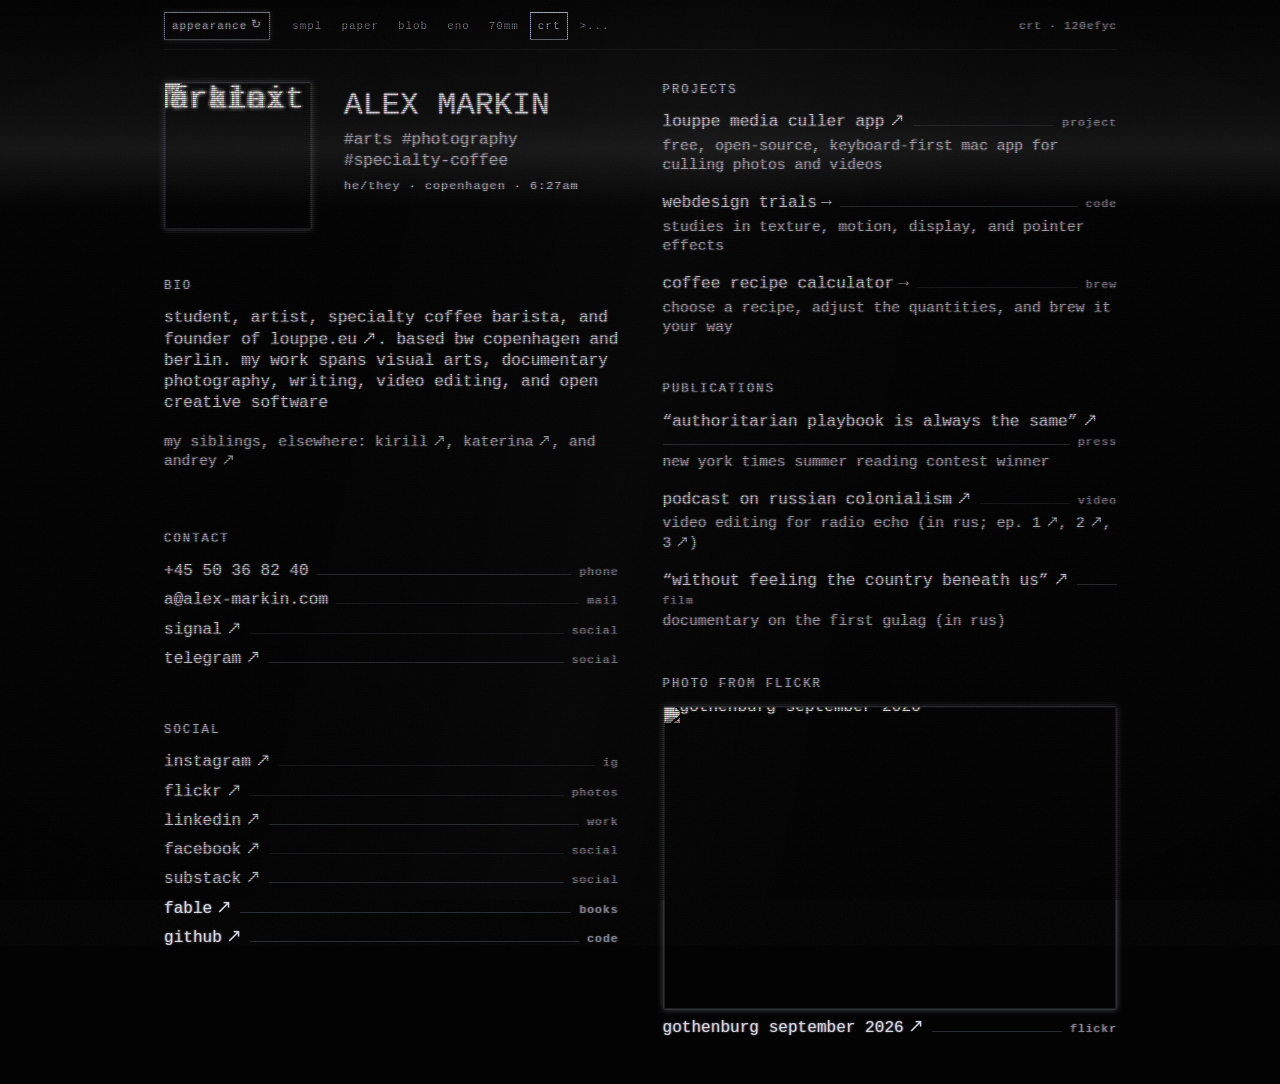
==== index.html @ ca624db0 "Add Telegram beside Signal contact" ====
<!DOCTYPE html>
<html lang="en">
<head>
  <meta charset="UTF-8" />
  <meta name="viewport" content="width=device-width, initial-scale=1.0, viewport-fit=cover" />
  <meta name="theme-color" content="#000000" />
  <title>alex markin — artist and photographer in copenhagen</title>
  <meta name="description" content="alex markin is an artist, documentary photographer, specialty coffee barista, and founder of louppe.eu, an open-source media culling app. based between copenhagen and berlin." />
  <meta name="author" content="alex markin" />
  <meta name="robots" content="index, follow, max-image-preview:large, max-snippet:-1, max-video-preview:-1" />
  <link rel="canonical" href="https://alex-markin.com/" />

  <!-- Favicon -->
  <link rel="icon" href="favicon.svg" type="image/svg+xml" />
  <link rel="apple-touch-icon" href="apple-touch-icon.png" />

  <!-- Open Graph / social preview -->
  <meta property="og:title" content="alex markin — artist and photographer in copenhagen" />
  <meta property="og:description" content="alex markin is an artist, documentary photographer, specialty coffee barista, and founder of louppe.eu, an open-source media culling app. based between copenhagen and berlin." />
  <meta property="og:type" content="profile" />
  <meta property="og:url" content="https://alex-markin.com/" />
  <meta property="og:site_name" content="alex markin" />
  <meta property="og:locale" content="en_US" />
  <meta property="og:image" content="https://alex-markin.com/social-preview.png?v=20260807-1" />
  <meta property="og:image:width" content="1535" />
  <meta property="og:image:height" content="1024" />
  <meta property="og:image:alt" content="Portrait of alex markin with the text #arts #photography #specialty-coffee" />
  <meta property="profile:first_name" content="alex" />
  <meta property="profile:last_name" content="markin" />

  <!-- Twitter / X card -->
  <meta name="twitter:card" content="summary_large_image" />
  <meta name="twitter:title" content="alex markin — artist and photographer in copenhagen" />
  <meta name="twitter:description" content="alex markin is an artist, documentary photographer, specialty coffee barista, and founder of louppe.eu, an open-source media culling app. based between copenhagen and berlin." />
  <meta name="twitter:image" content="https://alex-markin.com/social-preview.png?v=20260807-1" />
  <meta name="twitter:image:alt" content="Portrait of alex markin with the text #arts #photography #specialty-coffee" />

  <!-- Search engines and answer engines: identify this alex markin across profiles. -->
  <script type="application/ld+json">
    {
      "@context": "https://schema.org",
      "@type": "ProfilePage",
      "@id": "https://alex-markin.com/#profile",
      "url": "https://alex-markin.com/",
      "name": "alex markin — artist and photographer in copenhagen",
      "description": "alex markin is an artist, documentary photographer, specialty coffee barista, and founder of louppe.eu, an open-source media culling app. based between copenhagen and berlin.",
      "hasPart": [
        {
          "@type": "CollectionPage",
          "@id": "https://alex-markin.com/trials/#collection",
          "name": "webdesign trials",
          "url": "https://alex-markin.com/trials/"
        },
        {
          "@type": "WebPage",
          "@id": "https://alex-markin.com/coffee#collection",
          "name": "coffee recipe calculator",
          "url": "https://alex-markin.com/coffee"
        }
      ],
      "dateModified": "2026-10-28",
      "mainEntity": {
        "@type": "Person",
        "@id": "https://alex-markin.com/#alex-markin",
        "name": "alex markin",
        "alternateName": "alexander markin",
        "url": "https://alex-markin.com/",
        "image": {
          "@type": "ImageObject",
          "url": "https://alex-markin.com/photo.jpg?v=20260807-2",
          "width": 1400,
          "height": 2100
        },
        "description": "student, artist, specialty coffee barista, and founder of louppe.eu. based bw copenhagen and berlin. my work spans visual arts, documentary photography, writing, video editing, and open creative software",
        "jobTitle": [
          "student",
          "artist",
          "photographer",
          "founder of louppe.eu",
          "specialty coffee barista"
        ],
        "homeLocation": [
          {
            "@type": "Place",
            "name": "copenhagen, denmark"
          },
          {
            "@type": "Place",
            "name": "berlin, germany"
          }
        ],
        "knowsAbout": [
          "art projects",
          "documentary photography",
          "video editing",
          "writing",
          "creative software",
          "specialty coffee"
        ],
        "sameAs": [
          "https://www.instagram.com/murlexander/",
          "https://www.flickr.com/photos/194911743@N06/",
          "https://www.linkedin.com/in/alex-markin-1b1b1b234/",
          "https://www.facebook.com/alex.markin.munin/",
          "https://substack.com/@alexmarkin",
          "https://fable.co/fabler/alex-markin-115873104400",
          "https://github.com/murlexander"
        ],
        "sibling": [
          {
            "@type": "Person",
            "name": "kirill markin",
            "url": "https://kirill-markin.com/"
          },
          {
            "@type": "Person",
            "name": "katerina markina",
            "url": "https://www.markinakv.com/"
          },
          {
            "@type": "Person",
            "name": "andrey markin",
            "url": "https://andrey-markin.com/"
          }
        ]
      },
      "isPartOf": {
        "@type": "WebSite",
        "@id": "https://alex-markin.com/#website",
        "url": "https://alex-markin.com/",
        "name": "alex markin",
        "publisher": {
          "@id": "https://alex-markin.com/#alex-markin"
        }
      }
    }
  </script>

  <link rel="stylesheet" href="fonts.css?v=20261012-2" />
  <!-- Compose the homepage edition before CSS paints, preventing a theme flash. -->
  <script src="appearance.js?v=20261022-1"></script>
  <!-- bump ?v= whenever styles.css changes so caches fetch it fresh -->
  <link rel="stylesheet" href="styles.css?v=20261012-2" />
  <link rel="stylesheet" href="appearances.css?v=20261022-1" />
  <link rel="stylesheet" href="privacy.css?v=20260923-3" />
  <script src="/prefetch.js?v=20261008-1" defer></script>
</head>
<body>
  <div class="appearance-base-layer" aria-hidden="true"></div>
  <div class="paper-texture-layer" aria-hidden="true"></div>
  <div class="eno-lightbox" aria-hidden="true">
    <span class="eno-lightbox-state"></span>
    <span class="eno-lightbox-state"></span>
    <span class="eno-lightbox-state"></span>
  </div>
  <div class="appearance-backdrop" aria-hidden="true">
    <span class="appearance-blob-track" data-parallax-blob><span class="appearance-blob"></span></span>
    <span class="appearance-blob-track" data-parallax-blob><span class="appearance-blob"></span></span>
    <span class="appearance-blob-track" data-parallax-blob><span class="appearance-blob"></span></span>
    <span class="appearance-blob-track" data-parallax-blob><span class="appearance-blob"></span></span>
    <span class="appearance-blob-track" data-parallax-blob><span class="appearance-blob"></span></span>
    <span class="appearance-blob-track" data-parallax-blob><span class="appearance-blob"></span></span>
    <span class="appearance-blob-track" data-parallax-blob><span class="appearance-blob"></span></span>
  </div>

  <div class="crt-mask-layer crt-mask-lines" aria-hidden="true"></div>
  <div class="crt-mask-layer crt-mask-grille" aria-hidden="true"></div>
  <div class="crt-mask-layer crt-mask-roll" aria-hidden="true"></div>
  <div class="crt-mask-layer crt-mask-tube" aria-hidden="true"></div>

  <main class="page page--home">
    <div class="film-header">
      <div class="film-header-inner">
        <span class="film-edge-print film-edge-print--header" aria-hidden="true"></span>
        <div class="appearance-control" data-appearance-control>
          <button class="appearance-option appearance-toggle" type="button" data-appearance-toggle aria-expanded="false" aria-controls="appearance-options">
            <span class="appearance-toggle-label">appearance: <span data-appearance-label>simple</span></span><span class="appearance-toggle-chevron" aria-hidden="true"></span>
          </button>
          <button class="appearance-option appearance-reload" type="button" data-choose-look="random" aria-label="randomize appearance" title="randomize appearance">
            <span class="appearance-reload-label">appearance</span><span class="appearance-shuffle-label">shuffle</span><span class="appearance-reload-icon" aria-hidden="true">↻</span>
          </button>
          <div class="appearance-options" id="appearance-options" role="group" aria-label="choose site appearance">
            <button class="appearance-option" type="button" data-choose-look="simple" aria-pressed="false" aria-label="simple"><span class="appearance-label-short" aria-hidden="true">smpl</span><span class="appearance-label-full" aria-hidden="true">simple</span></button>
            <button class="appearance-option" type="button" data-choose-look="paper" aria-pressed="false">paper</button>
            <button class="appearance-option" type="button" data-choose-look="blobs" aria-pressed="false">blob</button>
            <button class="appearance-option" type="button" data-choose-look="eno" aria-pressed="false">eno</button>
            <button class="appearance-option" type="button" data-choose-look="70mm" aria-pressed="false">70mm</button>
            <button class="appearance-option" type="button" data-choose-look="crt" aria-pressed="false">crt</button>
            <button class="appearance-option" type="button" data-choose-look="terminal" aria-pressed="false" aria-label="terminal"><span class="appearance-label-short" aria-hidden="true">&gt;...</span><span class="appearance-label-full" aria-hidden="true">terminal</span></button>
          </div>
          <span class="appearance-status" data-appearance-status aria-live="polite"></span>
        </div>
      </div>
    </div>

    <div class="film-perforation film-perforation--top" aria-hidden="true"></div>

    <div class="film-exposure">
      <div class="film-backdrop" aria-hidden="true">
        <span class="film-perf-bleed"></span>
        <div class="film-stains">
          <span class="film-stain"></span>
          <span class="film-stain"></span>
        </div>
        <div class="film-lights">
          <span class="film-light"></span>
          <span class="film-light"></span>
          <span class="film-light"></span>
        </div>
        <div class="film-streaks">
          <span class="film-streak"></span>
          <span class="film-streak"></span>
        </div>
      </div>
      <div class="film-gate" aria-hidden="true"></div>
      <div class="film-exposure-inner">
        <div class="columns">
      <div class="stack">
        <header class="intro">
          <span class="appearance-image appearance-image--portrait">
            <img class="photo" src="photo-720.webp?v=20260909-2" alt="Portrait of alex markin" />
          </span>
          <div class="intro-text">
            <h1 class="name">alex markin</h1>
            <p class="tagline">#arts #photography #specialty-coffee</p>
            <p class="meta">he/they · copenhagen<span class="clock"></span></p>
          </div>
        </header>

        <section>
          <h2 class="heading">bio</h2>
          <p class="desc bio-copy">student, artist, specialty coffee barista, and founder of <a href="https://louppe.eu/" target="_blank" rel="noopener">louppe.eu</a>. based bw copenhagen and berlin. my work spans visual arts, documentary photography, writing, video editing, and open creative software</p>
          <p class="desc bio-postscript">my siblings, elsewhere: <a href="https://kirill-markin.com/" target="_blank" rel="noopener" aria-label="kirill markin">kirill</a>, <a href="https://www.markinakv.com/" target="_blank" rel="noopener" aria-label="katerina markina">katerina</a>, and <a href="https://andrey-markin.com/" target="_blank" rel="noopener" aria-label="andrey markin">andrey</a></p>
        </section>

        <section>
          <h2 class="heading">contact</h2>
          <ul class="links">
            <li class="row"><a href="tel:+4550368240">+45 50 36 82 40</a><span class="leader"></span><span class="tag">phone</span></li>
            <li class="row"><a href="mailto:a@alex-markin.com">a@alex-markin.com</a><span class="leader"></span><span class="tag">mail</span></li>
            <li class="row"><a href="https://signal.me/#eu/DVlqhpWBaI-GnhOZdNwLX0-BeUC5VTkQz3nzV1wWOwnv-Bp9WedGD48eAi34P6XJ" target="_blank" rel="noopener">signal</a><span class="leader"></span><span class="tag">social</span></li>
            <li class="row"><a href="https://t.me/Murlexander" target="_blank" rel="noopener">telegram</a><span class="leader"></span><span class="tag">social</span></li>
          </ul>
        </section>

        <section>
          <h2 class="heading">social</h2>
          <ul class="links">
            <li class="row"><a href="https://www.instagram.com/murlexander/" target="_blank" rel="me noopener">instagram</a><span class="leader"></span><span class="tag">ig</span></li>
            <li class="row"><a href="https://www.flickr.com/photos/194911743@N06/" target="_blank" rel="me noopener">flickr</a><span class="leader"></span><span class="tag">photos</span></li>
            <li class="row"><a href="https://www.linkedin.com/in/alex-markin-1b1b1b234/" target="_blank" rel="me noopener">linkedin</a><span class="leader"></span><span class="tag">work</span></li>
            <li class="row"><a href="https://www.facebook.com/alex.markin.munin/" target="_blank" rel="me noopener">facebook</a><span class="leader"></span><span class="tag">social</span></li>
            <li class="row"><a href="https://substack.com/@alexmarkin" target="_blank" rel="me noopener">substack</a><span class="leader"></span><span class="tag">social</span></li>
            <li class="row"><a href="https://fable.co/fabler/alex-markin-115873104400" target="_blank" rel="me noopener">fable</a><span class="leader"></span><span class="tag">books</span></li>
            <li class="row"><a href="https://github.com/murlexander" target="_blank" rel="me noopener">github</a><span class="ago" data-user="murlexander"></span><span class="leader"></span><span class="tag">code</span></li>
          </ul>
        </section>
      </div>

      <div class="stack">
        <section>
          <h2 class="heading">projects</h2>
          <ul class="pubs">
            <li>
              <div class="row"><a href="https://louppe.eu/" target="_blank" rel="noopener">louppe media culler app</a><span class="ago" data-repo="murlexander/louppe-media-culler"></span><span class="leader"></span><span class="tag">project</span></div>
              <div class="desc">free, open-source, keyboard-first mac app for culling photos and videos</div>
            </li>
            <li>
              <div class="row"><a class="internal-link" href="/trials/">webdesign trials</a><span class="leader"></span><span class="tag">code</span></div>
              <div class="desc">studies in texture, motion, display, and pointer effects</div>
            </li>
            <li>
              <div class="row"><a class="internal-link" href="/coffee">coffee recipe calculator</a><span class="leader"></span><span class="tag">brew</span></div>
              <div class="desc">choose a recipe, adjust the quantities, and brew it your way</div>
            </li>
          </ul>
        </section>

        <section>
          <h2 class="heading">publications</h2>
          <ul class="pubs">
            <li>
              <div class="row"><a href="https://www.nytimes.com/2025/06/24/learning/the-authoritarian-playbook-is-always-the-same-the-week-1-winner-of-our-summer-reading-contest.html" target="_blank" rel="noopener">“authoritarian playbook is always the same”</a><span class="leader"></span><span class="tag">press</span></div>
              <div class="desc">new york times summer reading contest winner</div>
            </li>
            <li>
              <div class="row"><a href="https://www.youtube.com/watch?v=SKE0fzSEpo8" target="_blank" rel="noopener">podcast on russian colonialism</a><span class="leader"></span><span class="tag">video</span></div>
              <div class="desc">video editing for radio echo (in rus; ep. <a href="https://www.youtube.com/watch?v=SKE0fzSEpo8" target="_blank" rel="noopener">1</a>, <a href="https://www.youtube.com/watch?v=cd32eTE6BUg" target="_blank" rel="noopener">2</a>, <a href="https://www.youtube.com/watch?v=w-EogQhvdCQ" target="_blank" rel="noopener">3</a>)</div>
            </li>
            <li>
              <div class="row"><a href="https://www.youtube.com/watch?v=pyVTY9q6JZA" target="_blank" rel="noopener">“without feeling the country beneath us”</a><span class="leader"></span><span class="tag">film</span></div>
              <div class="desc">documentary on the first gulag (in rus)</div>
            </li>
          </ul>
        </section>

        <section class="flickr-latest">
          <h2 class="heading">photo from flickr</h2>
          <figure class="flickr-photo">
            <a class="flickr-photo-link appearance-image" data-flickr-photo-link href="https://www.flickr.com/photos/194911743@N06/55542634167/in/set-72177720334709474/" target="_blank" rel="noopener">
              <img class="flickr-photo-image" data-flickr-photo src="flickr-photo.jpg" alt="gothenburg september 2026" width="640" height="427" loading="lazy" decoding="async" />
            </a>
            <figcaption class="row">
              <a data-flickr-photo-title href="https://www.flickr.com/photos/194911743@N06/55542634167/in/set-72177720334709474/" target="_blank" rel="noopener">gothenburg september 2026</a>
              <span class="leader"></span>
              <span class="tag">flickr</span>
            </figcaption>
          </figure>
        </section>
      </div>
        </div>
      </div>
      <div class="film-emulsion" aria-hidden="true">
        <span class="film-scratch"></span>
        <span class="film-scratch"></span>
        <span class="film-scratch"></span>
      </div>
    </div>

    <div class="film-perforation film-perforation--bottom" aria-hidden="true"></div>

    <div class="film-footer">
      <div class="film-footer-inner">
        <span class="film-edge-print film-edge-print--footer" aria-hidden="true"></span>
        <footer class="footer">
          <a class="footer-date" href="https://github.com/murlexander/alex-markin-website" target="_blank" rel="noopener">upd 2026-10-28</a>
          <button class="copy-markdown" type="button" data-copy-markdown aria-label="copy page as markdown" aria-live="polite"><span class="copy-markdown-label copy-markdown-label--full" aria-hidden="true">copy as markdown</span><span class="copy-markdown-label copy-markdown-label--compact" aria-hidden="true">copy</span><span class="copy-markdown-label copy-markdown-label--icon" aria-hidden="true">⧉</span><span class="copy-markdown-feedback" aria-hidden="true"></span></button>
          <a class="footer-domain" href="https://syndicate-m.com/" target="_blank" rel="noopener">part of syndicate m</a>
        </footer>
      </div>
    </div>

  </main>

  <!-- shared behaviour: public github activity, clock, copy-as-markdown.
       bump ?v= whenever site.js changes so caches fetch it fresh -->
  <script src="site.js?v=20261022-1"></script>
  <script src="privacy.js?v=20260926-1"></script>
</body>
</html>
---- fonts.css ----
/* Local font faces: only families and Unicode ranges used by the active appearance are downloaded. See fonts/README.md for sources and licenses. */

/* departure mono — complete regular face, including Latin Extended and Cyrillic */
@font-face {
  font-family: 'Departure Mono';
  font-style: normal;
  font-weight: 400;
  font-display: swap;
  src: url(fonts/departuremono-regular-v1.500.woff2) format('woff2');
}

/* sourceserif4 — latin-ext */
@font-face {
  font-family: 'Source Serif 4';
  font-style: normal;
  font-weight: 400;
  font-display: swap;
  src: url(fonts/sourceserif4-latin-ext-9832f6d5.woff2) format('woff2');
  unicode-range: U+0100-02BA, U+02BD-02C5, U+02C7-02CC, U+02CE-02D7, U+02DD-02FF, U+0304, U+0308, U+0329, U+1D00-1DBF, U+1E00-1E9F, U+1EF2-1EFF, U+2020, U+20A0-20AB, U+20AD-20C0, U+2113, U+2C60-2C7F, U+A720-A7FF;
}

/* sourceserif4 — latin */
@font-face {
  font-family: 'Source Serif 4';
  font-style: normal;
  font-weight: 400;
  font-display: swap;
  src: url(fonts/sourceserif4-latin-502ee04b.woff2) format('woff2');
  unicode-range: U+0000-00FF, U+0131, U+0152-0153, U+02BB-02BC, U+02C6, U+02DA, U+02DC, U+0304, U+0308, U+0329, U+2000-206F, U+20AC, U+2122, U+2191, U+2193, U+2212, U+2215, U+FEFF, U+FFFD;
}

/* ibmplexmono — latin-ext */
@font-face {
  font-family: 'IBM Plex Mono';
  font-style: normal;
  font-weight: 400;
  font-display: swap;
  src: url(fonts/ibmplexmono-latin-ext-ae5fc1ea.woff2) format('woff2');
  unicode-range: U+0100-02BA, U+02BD-02C5, U+02C7-02CC, U+02CE-02D7, U+02DD-02FF, U+0304, U+0308, U+0329, U+1D00-1DBF, U+1E00-1E9F, U+1EF2-1EFF, U+2020, U+20A0-20AB, U+20AD-20C0, U+2113, U+2C60-2C7F, U+A720-A7FF;
}

/* ibmplexmono — latin */
@font-face {
  font-family: 'IBM Plex Mono';
  font-style: normal;
  font-weight: 400;
  font-display: swap;
  src: url(fonts/ibmplexmono-latin-7e3d7e3c.woff2) format('woff2');
  unicode-range: U+0000-00FF, U+0131, U+0152-0153, U+02BB-02BC, U+02C6, U+02DA, U+02DC, U+0304, U+0308, U+0329, U+2000-206F, U+20AC, U+2122, U+2191, U+2193, U+2212, U+2215, U+FEFF, U+FFFD;
}

/* ibmplexmono — latin-ext */
@font-face {
  font-family: 'IBM Plex Mono';
  font-style: normal;
  font-weight: 500;
  font-display: swap;
  src: url(fonts/ibmplexmono-latin-ext-203ce928.woff2) format('woff2');
  unicode-range: U+0100-02BA, U+02BD-02C5, U+02C7-02CC, U+02CE-02D7, U+02DD-02FF, U+0304, U+0308, U+0329, U+1D00-1DBF, U+1E00-1E9F, U+1EF2-1EFF, U+2020, U+20A0-20AB, U+20AD-20C0, U+2113, U+2C60-2C7F, U+A720-A7FF;
}

/* ibmplexmono — latin */
@font-face {
  font-family: 'IBM Plex Mono';
  font-style: normal;
  font-weight: 500;
  font-display: swap;
  src: url(fonts/ibmplexmono-latin-eb889034.woff2) format('woff2');
  unicode-range: U+0000-00FF, U+0131, U+0152-0153, U+02BB-02BC, U+02C6, U+02DA, U+02DC, U+0304, U+0308, U+0329, U+2000-206F, U+20AC, U+2122, U+2191, U+2193, U+2212, U+2215, U+FEFF, U+FFFD;
}

/* ibmplexmono — latin-ext */
@font-face {
  font-family: 'IBM Plex Mono';
  font-style: normal;
  font-weight: 600;
  font-display: swap;
  src: url(fonts/ibmplexmono-latin-ext-796754f6.woff2) format('woff2');
  unicode-range: U+0100-02BA, U+02BD-02C5, U+02C7-02CC, U+02CE-02D7, U+02DD-02FF, U+0304, U+0308, U+0329, U+1D00-1DBF, U+1E00-1E9F, U+1EF2-1EFF, U+2020, U+20A0-20AB, U+20AD-20C0, U+2113, U+2C60-2C7F, U+A720-A7FF;
}

/* ibmplexmono — latin */
@font-face {
  font-family: 'IBM Plex Mono';
  font-style: normal;
  font-weight: 600;
  font-display: swap;
  src: url(fonts/ibmplexmono-latin-86628368.woff2) format('woff2');
  unicode-range: U+0000-00FF, U+0131, U+0152-0153, U+02BB-02BC, U+02C6, U+02DA, U+02DC, U+0304, U+0308, U+0329, U+2000-206F, U+20AC, U+2122, U+2191, U+2193, U+2212, U+2215, U+FEFF, U+FFFD;
}

/* newsreader — latin-ext */
@font-face {
  font-family: 'Newsreader';
  font-style: normal;
  font-weight: 400 600;
  font-display: swap;
  src: url(fonts/newsreader-latin-ext-2ea959f8.woff2) format('woff2');
  unicode-range: U+0100-02BA, U+02BD-02C5, U+02C7-02CC, U+02CE-02D7, U+02DD-02FF, U+0304, U+0308, U+0329, U+1D00-1DBF, U+1E00-1E9F, U+1EF2-1EFF, U+2020, U+20A0-20AB, U+20AD-20C0, U+2113, U+2C60-2C7F, U+A720-A7FF;
}

/* newsreader — latin */
@font-face {
  font-family: 'Newsreader';
  font-style: normal;
  font-weight: 400 600;
  font-display: swap;
  src: url(fonts/newsreader-latin-0aa0ffe3.woff2) format('woff2');
  unicode-range: U+0000-00FF, U+0131, U+0152-0153, U+02BB-02BC, U+02C6, U+02DA, U+02DC, U+0304, U+0308, U+0329, U+2000-206F, U+20AC, U+2122, U+2191, U+2193, U+2212, U+2215, U+FEFF, U+FFFD;
}

/* dmsans — latin-ext */
@font-face {
  font-family: 'DM Sans';
  font-style: normal;
  font-weight: 400 700;
  font-display: swap;
  src: url(fonts/dmsans-latin-ext-f72650ac.woff2) format('woff2');
  unicode-range: U+0100-02BA, U+02BD-02C5, U+02C7-02CC, U+02CE-02D7, U+02DD-02FF, U+0304, U+0308, U+0329, U+1D00-1DBF, U+1E00-1E9F, U+1EF2-1EFF, U+2020, U+20A0-20AB, U+20AD-20C0, U+2113, U+2C60-2C7F, U+A720-A7FF;
}

/* dmsans — latin */
@font-face {
  font-family: 'DM Sans';
  font-style: normal;
  font-weight: 400 700;
  font-display: swap;
  src: url(fonts/dmsans-latin-d4ee5360.woff2) format('woff2');
  unicode-range: U+0000-00FF, U+0131, U+0152-0153, U+02BB-02BC, U+02C6, U+02DA, U+02DC, U+0304, U+0308, U+0329, U+2000-206F, U+20AC, U+2122, U+2191, U+2193, U+2212, U+2215, U+FEFF, U+FFFD;
}

/* jost — latin-ext */
@font-face {
  font-family: 'Jost';
  font-style: normal;
  font-weight: 400 500;
  font-display: swap;
  src: url(fonts/jost-latin-ext-567eb1cc.woff2) format('woff2');
  unicode-range: U+0100-02BA, U+02BD-02C5, U+02C7-02CC, U+02CE-02D7, U+02DD-02FF, U+0304, U+0308, U+0329, U+1D00-1DBF, U+1E00-1E9F, U+1EF2-1EFF, U+2020, U+20A0-20AB, U+20AD-20C0, U+2113, U+2C60-2C7F, U+A720-A7FF;
}

/* jost — latin */
@font-face {
  font-family: 'Jost';
  font-style: normal;
  font-weight: 400 500;
  font-display: swap;
  src: url(fonts/jost-latin-dd7c9ad7.woff2) format('woff2');
  unicode-range: U+0000-00FF, U+0131, U+0152-0153, U+02BB-02BC, U+02C6, U+02DA, U+02DC, U+0304, U+0308, U+0329, U+2000-206F, U+20AC, U+2122, U+2191, U+2193, U+2212, U+2215, U+FEFF, U+FFFD;
}

/* montserrat — latin-ext */
@font-face {
  font-family: 'Montserrat';
  font-style: normal;
  font-weight: 400 600;
  font-display: swap;
  src: url(fonts/montserrat-latin-ext-e4fe21c0.woff2) format('woff2');
  unicode-range: U+0100-02BA, U+02BD-02C5, U+02C7-02CC, U+02CE-02D7, U+02DD-02FF, U+0304, U+0308, U+0329, U+1D00-1DBF, U+1E00-1E9F, U+1EF2-1EFF, U+2020, U+20A0-20AB, U+20AD-20C0, U+2113, U+2C60-2C7F, U+A720-A7FF;
}

/* montserrat — latin */
@font-face {
  font-family: 'Montserrat';
  font-style: normal;
  font-weight: 400 600;
  font-display: swap;
  src: url(fonts/montserrat-latin-3dac51d0.woff2) format('woff2');
  unicode-range: U+0000-00FF, U+0131, U+0152-0153, U+02BB-02BC, U+02C6, U+02DA, U+02DC, U+0304, U+0308, U+0329, U+2000-206F, U+20AC, U+2122, U+2191, U+2193, U+2212, U+2215, U+FEFF, U+FFFD;
}

/* courierprime — latin-ext */
@font-face {
  font-family: 'Courier Prime';
  font-style: normal;
  font-weight: 400;
  font-display: swap;
  src: url(fonts/courierprime-latin-ext-394d3a66.woff2) format('woff2');
  unicode-range: U+0100-02BA, U+02BD-02C5, U+02C7-02CC, U+02CE-02D7, U+02DD-02FF, U+0304, U+0308, U+0329, U+1D00-1DBF, U+1E00-1E9F, U+1EF2-1EFF, U+2020, U+20A0-20AB, U+20AD-20C0, U+2113, U+2C60-2C7F, U+A720-A7FF;
}

/* courierprime — latin */
@font-face {
  font-family: 'Courier Prime';
  font-style: normal;
  font-weight: 400;
  font-display: swap;
  src: url(fonts/courierprime-latin-ef21d8eb.woff2) format('woff2');
  unicode-range: U+0000-00FF, U+0131, U+0152-0153, U+02BB-02BC, U+02C6, U+02DA, U+02DC, U+0304, U+0308, U+0329, U+2000-206F, U+20AC, U+2122, U+2191, U+2193, U+2212, U+2215, U+FEFF, U+FFFD;
}

/* courierprime — latin-ext */
@font-face {
  font-family: 'Courier Prime';
  font-style: normal;
  font-weight: 700;
  font-display: swap;
  src: url(fonts/courierprime-latin-ext-b181e495.woff2) format('woff2');
  unicode-range: U+0100-02BA, U+02BD-02C5, U+02C7-02CC, U+02CE-02D7, U+02DD-02FF, U+0304, U+0308, U+0329, U+1D00-1DBF, U+1E00-1E9F, U+1EF2-1EFF, U+2020, U+20A0-20AB, U+20AD-20C0, U+2113, U+2C60-2C7F, U+A720-A7FF;
}

/* courierprime — latin */
@font-face {
  font-family: 'Courier Prime';
  font-style: normal;
  font-weight: 700;
  font-display: swap;
  src: url(fonts/courierprime-latin-e283f1ef.woff2) format('woff2');
  unicode-range: U+0000-00FF, U+0131, U+0152-0153, U+02BB-02BC, U+02C6, U+02DA, U+02DC, U+0304, U+0308, U+0329, U+2000-206F, U+20AC, U+2122, U+2191, U+2193, U+2212, U+2215, U+FEFF, U+FFFD;
}

/* vt323 — latin-ext */
@font-face {
  font-family: 'VT323';
  font-style: normal;
  font-weight: 400;
  font-display: swap;
  src: url(fonts/vt323-latin-ext-5b6cba46.woff2) format('woff2');
  unicode-range: U+0100-02BA, U+02BD-02C5, U+02C7-02CC, U+02CE-02D7, U+02DD-02FF, U+0304, U+0308, U+0329, U+1D00-1DBF, U+1E00-1E9F, U+1EF2-1EFF, U+2020, U+20A0-20AB, U+20AD-20C0, U+2113, U+2C60-2C7F, U+A720-A7FF;
}

/* vt323 — latin */
@font-face {
  font-family: 'VT323';
  font-style: normal;
  font-weight: 400;
  font-display: swap;
  src: url(fonts/vt323-latin-4c702fff.woff2) format('woff2');
  unicode-range: U+0000-00FF, U+0131, U+0152-0153, U+02BB-02BC, U+02C6, U+02DA, U+02DC, U+0304, U+0308, U+0329, U+2000-206F, U+20AC, U+2122, U+2191, U+2193, U+2212, U+2215, U+FEFF, U+FFFD;
}

/* firamono — latin-ext */
@font-face {
  font-family: 'Fira Mono';
  font-style: normal;
  font-weight: 400;
  font-display: swap;
  src: url(fonts/firamono-latin-ext-145da6a7.woff2) format('woff2');
  unicode-range: U+0100-02BA, U+02BD-02C5, U+02C7-02CC, U+02CE-02D7, U+02DD-02FF, U+0304, U+0308, U+0329, U+1D00-1DBF, U+1E00-1E9F, U+1EF2-1EFF, U+2020, U+20A0-20AB, U+20AD-20C0, U+2113, U+2C60-2C7F, U+A720-A7FF;
}

/* firamono — latin */
@font-face {
  font-family: 'Fira Mono';
  font-style: normal;
  font-weight: 400;
  font-display: swap;
  src: url(fonts/firamono-latin-0e69ca76.woff2) format('woff2');
  unicode-range: U+0000-00FF, U+0131, U+0152-0153, U+02BB-02BC, U+02C6, U+02DA, U+02DC, U+0304, U+0308, U+0329, U+2000-206F, U+20AC, U+2122, U+2191, U+2193, U+2212, U+2215, U+FEFF, U+FFFD;
}

/* firamono — latin-ext */
@font-face {
  font-family: 'Fira Mono';
  font-style: normal;
  font-weight: 500;
  font-display: swap;
  src: url(fonts/firamono-latin-ext-75903442.woff2) format('woff2');
  unicode-range: U+0100-02BA, U+02BD-02C5, U+02C7-02CC, U+02CE-02D7, U+02DD-02FF, U+0304, U+0308, U+0329, U+1D00-1DBF, U+1E00-1E9F, U+1EF2-1EFF, U+2020, U+20A0-20AB, U+20AD-20C0, U+2113, U+2C60-2C7F, U+A720-A7FF;
}

/* firamono — latin */
@font-face {
  font-family: 'Fira Mono';
  font-style: normal;
  font-weight: 500;
  font-display: swap;
  src: url(fonts/firamono-latin-38f6419f.woff2) format('woff2');
  unicode-range: U+0000-00FF, U+0131, U+0152-0153, U+02BB-02BC, U+02C6, U+02DA, U+02DC, U+0304, U+0308, U+0329, U+2000-206F, U+20AC, U+2122, U+2191, U+2193, U+2212, U+2215, U+FEFF, U+FFFD;
}
---- styles.css ----
/* ==========================================================================
   alex-markin.com — design system
   Full spec: DESIGN-SYSTEM.md (read it before editing).
   Everything derives from the tokens below. Never hard-code a color or
   font-family in a rule — reference a token.
   ========================================================================== */

:root {
  /* color — warm greys on pure black, olive accent */
  --bg:        #000000;  /* page background, always pure black */
  --ink:       #ccc6b9;  /* default text + links */
  --ink-bright:#eae5da;  /* display text (the name) */
  --ink-hover: #ffffff;  /* link hover */
  --muted:     #847e70;  /* descriptions, taglines, secondary text */
  --faint:     #66614f;  /* mono tags, metadata */
  --footnote:  #5c574a;  /* footer text */
  --accent:    #7d8f5c;  /* olive — headings and compact meta lines only */
  --hairline:  #35322a;  /* dotted leader lines */
  --rule:      #24221d;  /* solid horizontal rules (footer) */
  --border:    #2a2822;  /* borders on images / counter chip */
  --chip-bg:   #131311;  /* visitor-counter chip background */
  --browser-frame: #000000; /* browser chrome / elastic-overscroll fallback */

  /* type */
  --serif: "Source Serif 4", Georgia, "Times New Roman", serif;
  --mono:  "IBM Plex Mono", "SF Mono", Menlo, monospace;

  /* type scale */
  --fs-display: 44px;    /* h1 name */
  --fs-body:    16px;    /* default */
  --fs-desc:    14.5px;  /* descriptions under links */
  --fs-heading: 12px;    /* section headings (mono) */
  --fs-tag:     11px;    /* leader-line tags (mono) */
  --fs-meta:    11.5px;  /* header meta line (mono) */
  --fs-footer:  10.5px;  /* footer (mono) */

  /* layout */
  --page-max:   1100px;
  --page-narrow: 780px;
  --col-min:    340px;   /* min column width before grid collapses */
  --gap-col:    64px;
  --gap-row:    44px;
  --radius:     2px;     /* images only — everything else is square */
}

* { box-sizing: border-box; }

.sr-only {
  position: absolute;
  width: 1px;
  height: 1px;
  padding: 0;
  margin: -1px;
  overflow: hidden;
  clip: rect(0, 0, 0, 0);
  white-space: nowrap;
  border: 0;
}

html {
  -webkit-text-size-adjust: 100%;
  background: var(--browser-frame);
}

body {
  margin: 0;
  background: var(--bg);
  color: var(--ink);
  font-family: var(--serif);
  font-size: var(--fs-body);
  line-height: 1.55;
  -webkit-font-smoothing: antialiased;
  text-rendering: optimizeLegibility;
}

/* --------------------------------------------------------------------------
   page shell
   -------------------------------------------------------------------------- */

.page {
  max-width: var(--page-max);
  margin: 0 auto;
  padding: 36px 48px 12px;
  container-type: inline-size;
}

.page--narrow { max-width: var(--page-narrow); }

.columns {
  display: grid;
  grid-template-columns: repeat(auto-fit, minmax(var(--col-min), 1fr));
  gap: var(--gap-row) var(--gap-col);
  margin-bottom: 48px;
}

/* stacked sections sharing one grid column (e.g. contact above social) */
.stack {
  display: flex;
  flex-direction: column;
  gap: var(--gap-row);
}

/* --------------------------------------------------------------------------
   header (identity block)
   -------------------------------------------------------------------------- */

.catalogue-header {
  display: flex;
  flex-direction: column;
  gap: 7px;
}

.intro {
  display: flex;
  flex-wrap: wrap;
  gap: 32px;
  align-items: flex-start;
  margin-bottom: 4px;
}

.photo {
  display: block;
  width: 148px;
  aspect-ratio: 1 / 1;
  object-fit: cover;
  object-position: center;
  border-radius: var(--radius);
  border: 1px solid var(--border);
  filter: grayscale(0.25);
  background: var(--chip-bg);
}

/* on pages other than the homepage, the portrait and the name link home.
   the anchor is layout-neutral: the image keeps its own treatment, and the
   name keeps --ink-bright, hovering to white like any other link. */
.photo-link {
  display: block;
  flex: none;
  line-height: 0;
}

.name a { color: inherit; }

.name a:hover,
.name a:focus-visible { color: var(--ink-hover); }

.intro-text {
  flex: 1;
  min-width: 260px;
  display: flex;
  flex-direction: column;
  gap: 7px;
  padding-top: 8px;
}

.name {
  margin: 0;
  font-family: var(--mono);
  font-weight: 600;
  font-size: var(--fs-display);
  line-height: 1.05;
  letter-spacing: -0.01em;
  text-transform: lowercase;
  color: var(--ink-bright);
}

.tagline {
  margin: 0;
  font-size: var(--fs-body);
  color: var(--muted);
}

.meta {
  margin: 0;
  font-family: var(--mono);
  font-size: var(--fs-meta);
  letter-spacing: 0.08em;
  color: var(--accent);
}

/* --------------------------------------------------------------------------
   sections + headings
   -------------------------------------------------------------------------- */

.heading {
  margin: 0 0 14px;
  font-family: var(--mono);
  font-weight: 500;
  font-size: var(--fs-heading);
  letter-spacing: 0.14em;
  text-transform: lowercase;
  color: var(--accent);
}

/* --------------------------------------------------------------------------
   links + leader lines (the core list pattern)
   <li class="row"><a>title</a><span class="leader"></span><span class="tag">tag</span></li>
   -------------------------------------------------------------------------- */

a {
  color: var(--ink);
  text-decoration: none;
  transition: color 0.15s ease;
}

a:hover,
a:focus-visible {
  color: var(--ink-hover);
}

/* external destinations receive a compact machine-voice marker. Photo links
   are already visibly interactive through their image treatment. */
a[target="_blank"]:not(.flickr-photo-link)::after {
  content: "↗︎";
  margin-left: 0.15em;
  font-family: var(--mono);
  font-variant-emoji: text;
  font-size: var(--fs-tag);
  letter-spacing: 0;
}

/* Deliberate navigation within alex-markin.com uses a level arrow. Identity,
   image, and back links stay unmarked because their direction is already clear. */
.internal-link::after {
  content: "→";
  margin-left: 0.15em;
  font-family: var(--mono);
  font-size: var(--fs-tag);
  letter-spacing: 0;
}

.links {
  list-style: none;
  margin: 0;
  padding: 0;
}

.links li { margin: 8px 0; }

.row {
  position: relative;
  display: flex;
  align-items: baseline;
  gap: 8px;
}

.row a { white-space: nowrap; }

/* Extend the first link over its full leader row, so the title, dotted line,
   and tag all share one click target without changing their visual treatment. */
.row > a:first-child::before {
  content: "";
  position: absolute;
  inset: 0;
  cursor: pointer;
}

.leader {
  flex: 1;
  border-bottom: 1px dotted var(--hairline);
}

.tag {
  font-family: var(--mono);
  font-size: var(--fs-tag);
  color: var(--faint);
}

/* live "how long ago" timestamp, mono machine-voice, populated by JS from the
   GitHub API. hidden until (and unless) it has content so a failed/slow fetch
   leaves no gap. see the timestamp note in DESIGN-SYSTEM.md. */
.ago {
  font-family: var(--mono);
  font-size: var(--fs-tag);
  color: var(--faint);
  white-space: nowrap;
}
.ago:empty { display: none; }

/* publications variant: title row + description line.
   .entries (cv experience/education) shares the same rhythm */
.pubs,
.entries { display: flex; flex-direction: column; gap: 18px; list-style: none; margin: 0; padding: 0; }

.desc {
  margin-top: 3px;
  color: var(--muted);
  font-size: var(--fs-desc);
}

.desc a { color: var(--accent); }

/* Primary biography shares the regular body voice of the link rows. */
.bio-copy {
  color: var(--ink);
  font-size: var(--fs-body);
  font-weight: inherit;
}
.bio-copy a { color: inherit; }
.bio-copy a:hover,
.bio-copy a:focus-visible { color: var(--ink-hover); }

/* A quiet personal aside after the homepage bio. */
.bio-postscript { margin-top: 18px; }
.bio-postscript a { color: inherit; }
.bio-postscript a:hover,
.bio-postscript a:focus-visible { color: var(--ink-hover); }

/* --------------------------------------------------------------------------
   cv entries (cv.html)
   -------------------------------------------------------------------------- */

/* date range sitting in a .row's right-hand slot. same machine voice as .tag,
   but free-form text rather than a one-word tag, so it must not wrap. */
.dates {
  font-family: var(--mono);
  font-size: var(--fs-tag);
  color: var(--faint);
  white-space: nowrap;
}

/* detail lines under an entry — .desc voice, one point per line, no bullets.
   the extra top margin keeps them from merging with the place line above. */
.notes {
  list-style: none;
  margin: 7px 0 0;
  padding: 0;
  color: var(--muted);
  font-size: var(--fs-desc);
}

.notes li { margin: 2px 0; }

/* --------------------------------------------------------------------------
   recipes (coffee.html)
   -------------------------------------------------------------------------- */

.calculator-description { margin-bottom: 18px; }

.recipe-calculator {
  --calculator-control-width: 270px;
  --calculator-unit-width: 20px;
}

.calculator-picker {
  display: grid;
  grid-template-columns: minmax(0, 1fr) var(--calculator-control-width);
  gap: 10px 18px;
  align-items: center;
  padding-bottom: 16px;
  border-bottom: 1px var(--edition-divider-style, solid) var(--rule);
}

.calculator-label,
.calculator-unit,
.calculator-ratio-one,
.calculator-ratio-separator,
.calculator-measure {
  font-family: var(--appearance-annotation-family, var(--mono));
  font-size: var(--fs-tag);
  font-weight: 400;
}

.calculator-select,
.calculator-input {
  min-height: 40px;
  margin: 0;
  border: 1px var(--edition-utility-border-style, solid) var(--edition-utility-color, var(--border));
  border-radius: var(--edition-utility-radius, var(--radius));
  background: var(--chip-bg);
  color: var(--ink-bright);
  font-family: var(--appearance-annotation-family, var(--mono));
  font-size: var(--fs-desc);
  font-weight: 400;
  line-height: 1;
}

.calculator-select {
  width: 100%;
  padding: 8px 34px 8px 10px;
}

.calculator-input {
  width: 88px;
  padding: 8px 9px;
  text-align: right;
  font-variant-numeric: tabular-nums;
}

.calculator-select:focus-visible,
.calculator-input:focus-visible {
  outline: 2px solid var(--accent);
  outline-offset: 2px;
}

.calculator-selection-note {
  grid-column: 1 / -1;
  margin: 0;
  color: var(--muted);
  font-size: var(--fs-desc);
}

.calculator-selection-note[hidden],
.calculator-row[hidden],
.calculator-spec-row[hidden],
.calculator-ice-ratio[hidden] { display: none; }

.calculator-values { margin-top: 9px; }

.calculator-row,
.calculator-spec-row {
  display: grid;
  grid-template-columns: max-content minmax(16px, 1fr) var(--calculator-control-width);
  gap: 8px;
  align-items: center;
}

.calculator-row { min-height: 48px; }

.calculator-control {
  display: flex;
  align-items: center;
  justify-content: flex-end;
  gap: 7px;
  width: var(--calculator-control-width);
  min-width: 0;
}

.calculator-unit,
.calculator-ratio-one,
.calculator-ratio-separator,
.calculator-measure {
  color: var(--faint);
  white-space: nowrap;
}

.calculator-unit {
  flex: 0 0 var(--calculator-unit-width);
  text-align: left;
}

.calculator-ratio-control {
  padding-right: calc(var(--calculator-unit-width) + 7px);
}

.calculator-ratio-input { width: 70px; }

.calculator-ice-ratio {
  display: contents;
}

.calculator-temperature-input { width: 88px; }

.calculator-secondary-specs {
  margin-top: 12px;
  padding-top: 12px;
  border-top: 1px var(--edition-divider-style, solid) var(--rule);
}

.calculator-spec-row { min-height: 32px; }

.calculator-measure {
  width: var(--calculator-control-width);
  text-align: right;
  white-space: normal;
}

.calculator-actions {
  display: flex;
  justify-content: flex-end;
  margin-top: 16px;
}

.copy-recipe {
  display: inline-flex;
  align-items: center;
  justify-content: center;
  min-height: 32px;
  margin: 0;
  padding: 3px 9px;
  border: 1px var(--edition-utility-border-style, solid) var(--edition-utility-color, var(--border));
  border-radius: var(--edition-utility-radius, var(--radius));
  background: none;
  color: var(--muted);
  font-family: var(--appearance-annotation-family, var(--mono));
  font-size: var(--fs-tag);
  letter-spacing: 0.06em;
  text-transform: lowercase;
  cursor: pointer;
  transition: color 0.15s ease;
  white-space: nowrap;
}

.copy-recipe-feedback { display: none; }

.copy-recipe.is-feedback .copy-recipe-label { display: none; }

.copy-recipe.is-feedback .copy-recipe-feedback { display: inline; }

.copy-recipe:hover,
.copy-recipe:focus-visible { color: var(--ink-hover); }

/* Free-form quantities use the annotation voice without pretending to be
   categorical one-word tags or date ranges. */
.measure {
  font-family: var(--mono);
  font-size: var(--fs-tag);
  color: var(--faint);
  white-space: nowrap;
}

.recipe > .tagline { margin-bottom: 14px; }

.recipe-specs { margin-bottom: 18px; }

.recipe-subheading {
  margin: 0 0 10px;
  font-family: var(--mono);
  font-weight: 500;
  font-size: var(--fs-heading);
  letter-spacing: 0.14em;
  color: var(--accent);
}

.recipe-method {
  display: flex;
  flex-direction: column;
  gap: 8px;
  margin: 0;
  padding-left: 2.25em;
  font-size: var(--fs-desc);
}

.recipe-method li { padding-left: 0.35em; }

.recipe-method li::marker {
  font-family: var(--mono);
  font-size: var(--fs-tag);
  color: var(--faint);
}

.recipe-time,
.recipe-note-label {
  font-family: var(--mono);
  font-size: var(--fs-tag);
  color: var(--faint);
  white-space: nowrap;
}

.recipe-time { margin-right: 0.45em; }

.recipe-note {
  margin: 18px 0 0;
  color: var(--muted);
  font-size: var(--fs-desc);
}

.recipe-note-label { margin-right: 0.55em; }

/* latest photo from the curated flickr album; the whole section stays hidden
   until the feed has supplied a valid image and link */
.flickr-photo { margin: 0; }

.flickr-photo-link {
  display: block;
  margin-bottom: 8px;
}

.flickr-photo-image {
  display: block;
  width: 100%;
  height: auto;
  border: 1px solid var(--border);
  border-radius: var(--radius);
  filter: grayscale(0.25);
  background: var(--chip-bg);
}

/* --------------------------------------------------------------------------
   footer
   -------------------------------------------------------------------------- */

.footer {
  border-top: 1px solid var(--rule);
  padding-top: 12px;
  display: grid;
  grid-template-columns: minmax(0, 1fr) auto minmax(0, 1fr);
  align-items: center;
  gap: 8px 24px;
  container-type: inline-size;
  font-family: var(--mono);
  font-size: var(--fs-footer);
  letter-spacing: 0.06em;
  color: var(--footnote);
}

.footer-date,
.footer-domain {
  min-width: 0;
  white-space: nowrap;
}

.footer-domain { justify-self: end; }

.footer a { color: inherit; }

.footer a:hover,
.footer a:focus-visible { color: var(--ink-hover); }

.copy-markdown {
  justify-self: center;
  margin: 0;
  padding: 2px 7px;
  border: 1px solid var(--border);
  border-radius: var(--radius);
  background: none;
  color: var(--muted);
  font: inherit;
  letter-spacing: inherit;
  text-transform: lowercase;
  cursor: pointer;
  transition: color 0.15s ease;
  white-space: nowrap;
}

.copy-markdown-label--compact,
.copy-markdown-label--icon,
.copy-markdown-feedback { display: none; }

.copy-markdown.is-feedback .copy-markdown-label { display: none; }

.copy-markdown.is-feedback .copy-markdown-feedback { display: inline; }

.copy-markdown:hover,
.copy-markdown:focus-visible {
  color: var(--ink-hover);
}

.copy-source {
  position: fixed;
  inset: 0 auto auto -9999px;
}

.counter-chip {
  background: var(--chip-bg);
  border: 1px solid var(--border);
  padding: 1px 5px;
  color: var(--muted);
}

/* --------------------------------------------------------------------------
   mobile
   -------------------------------------------------------------------------- */

@media (max-width: 640px) {
  .page { padding: 36px 24px 12px; }
  .intro {
    justify-content: center;
    text-align: center;
  }
  .intro-text {
    flex-basis: 100%;
    min-width: 0;
    align-items: center;
    padding-top: 0;
  }
  .name { font-size: 32px; }
  .photo { width: 116px; }

  /* long titles + tag can outgrow narrow viewports; let the title wrap
     instead of forcing the tag to hug (or clip past) the edge */
  .row { flex-wrap: wrap; row-gap: 2px; }
  .row a { white-space: normal; }
  .leader { min-width: 16px; }

  .calculator-picker { grid-template-columns: minmax(0, 1fr); }
  .calculator-selection-note { grid-column: 1; }
  .recipe-calculator { --calculator-control-width: 180px; }
  .calculator-row > .calculator-label {
    max-width: 100px;
    line-height: 1.25;
  }
  .calculator-ratio-control {
    gap: 4px;
    padding-right: calc(var(--calculator-unit-width) + 7px);
  }
  .calculator-input { width: 72px; }
  .calculator-ratio-input { width: 56px; }
  .calculator-temperature-input { width: 72px; }

  /* Use each footer item's natural width on mobile. This keeps all three
     utilities on one line while there is room, rather than reserving equal
     side columns for the centre control. */
  .footer {
    grid-template-columns: max-content max-content max-content;
    justify-content: space-between;
    gap: 8px;
  }

  .copy-markdown-label--full { display: none; }
  .copy-markdown-label--compact { display: inline; }

  /* A narrow footer is measured directly, accounting for page padding and
     safe-area insets. The icon preserves the one-line footer on small phones. */
  @container (max-width: 310px) {
    .footer { gap: 0; }
    .copy-markdown { padding-inline: 5px; }
    .copy-markdown-label--compact { display: none; }
    .copy-markdown-label--icon { display: inline; }
  }

  /* Below this point even the compact three-item row cannot be guaranteed.
     Let the affiliation take a clear second row instead of overlapping text. */
  @container (max-width: 269px) {
    .footer {
      grid-template-columns: max-content minmax(0, 1fr);
      row-gap: 8px;
    }

    .copy-markdown {
      grid-column: 2;
      justify-self: end;
    }

    .footer-domain {
      grid-column: 1 / -1;
      grid-row: 2;
      justify-self: end;
    }
  }
}
---- appearances.css ----
/* ==========================================================================
   Seeded appearances shared by the homepage and coffee catalogue
   Content remains semantic in each page; structure comes from styles.css.
   appearance.js chooses only the bounded tokens defined by the design system.
   ========================================================================== */

html[data-look] {
  /* One responsive semantic scale is shared by every appearance. Individual
     typefaces still bring their own voice, while font-size-adjust normalizes
     their lowercase x-height so a nominal size reads consistently. */
  --fs-display: 2.75rem;
  --fs-body: 1.0625rem;
  --fs-desc: 0.96875rem;
  --fs-heading: 0.8125rem;
  --fs-meta: 0.78125rem;
  --fs-tag: 0.75rem;
  --fs-footer: 0.71875rem;
  --appearance-body-family: var(--serif);
  --appearance-display-family: var(--mono);
  --appearance-annotation-family: var(--mono);
  --appearance-display-size: var(--fs-display);
  --appearance-display-weight: 600;
  --appearance-body-size: var(--fs-body);
  --appearance-body-weight: 400;
  --appearance-line-height: 1.55;
  --image-contrast: 1.08;
  --image-brightness: 1;
  --image-opacity: 0.96;
  --image-blend-mode: screen;
  --grain-url: none;
  --grain-size: 320px;
  --grain-opacity: 0;
  --grain-blend: normal;
  --grain-contrast: 1;
  --grain-brightness: 1;
  --grain-rate: 900ms;
  --paper-texture-url: none;
  --paper-texture-size: 840px;
  --paper-texture-opacity: 0;
  --paper-texture-contrast: 1;
  --paper-texture-brightness: 1;
  --paper-texture-blend: multiply;
  --terminal-font-family: "Departure Mono", "Fira Mono", monospace;
  --terminal-display-weight: 400;
  --terminal-name-spacing: 0;
  --terminal-heading-spacing: 0.035em;
  --edition-divider-style: solid;
  --edition-leader-style: dotted;
  --edition-divider-opacity: 100%;
  --edition-leader-opacity: 100%;
  --edition-utility-border-style: solid;
  --edition-utility-radius: var(--radius);
  --edition-utility-color: var(--border);
  --blob-link-bloom-near: 68%;
  --blob-link-bloom-far: 32%;
  --blob-link-bloom-radius: 9px;
  --appearance-document-height: 100vh;
  --eno-gradient-a: none;
  --eno-gradient-b: none;
  --eno-gradient-c: none;
  --eno-cycle: 300s;
  --eno-phase: 0s;
  --eno-hue-cycle: 420s;
  --eno-hue-phase: 0s;
  --eno-softness: 28px;
  --eno-saturation: 1;
  --eno-diffusion: 0.12;
  --film-name-spacing: -0.02em;
  --film-halation: #ff493d;
  --film-bloom-radius: 5px;
  --film-halation-radius: 11px;
  --film-halation-strength: 60%;
  --film-vignette: 0.24;
  --film-base: #100f12;
  --film-stock: #000000;
  --film-perf-stock: #000000;
  --film-perf-edge: #e6c99b;
  --film-gate-margin: 12px;
  --film-gate-line: calc(var(--film-gate-margin) + 1px);
  --film-gate-fall: 130px;
  --film-gate-fall-x: 60px;
  --film-header-rebate: 13px;
  --film-perf-pitch: 44px;
  --film-perf-hole-width: 26px;
  --film-perf-hole-height: 18px;
  --film-perf-radius: 5px;
  --film-perf-height: 54px;
  --film-perf-hole-url: none;
  --film-perf-halo-blur: 7px;
  --film-perf-halo-opacity: 0.18;
  --film-perf-bleed-opacity: 0.07;
  --film-perf-bleed-blur: 14px;
  --film-edge-header: "";
  --film-edge-footer: "";
  --film-edge-print-opacity: 0.6;
  --film-dust-url: none;
  --film-dust-size: 300px;
  --film-dust-opacity: 0.45;
  --crt-cell: 1px;
  --crt-depth: 76;
  --crt-grille: 0.38;
  --crt-halo-red: 32%;
  --crt-halo-blue: 28%;
  --crt-halo-strength: 42%;
  --crt-halo-radius: 2;
  --crt-image-halo: 28%;
  --crt-red-x: -1;
  --crt-red-y: 0;
  --crt-blue-x: 1;
  --crt-blue-y: 0;
  --crt-triad-phase: 0;
  --crt-selection: #6e2074;
  --crt-vignette: 0.62;
  --crt-roll-period: 7s;
  --crt-fringe-red: 255 75 70;
  --crt-fringe-blue: 72 124 255;
  --crt-grille-red: #ff4d4d;
  --crt-grille-green: #4dff4d;
  --crt-grille-blue: #4d4dff;
  --crt-cursor-url: url("data:image/svg+xml,%3Csvg xmlns='http://www.w3.org/2000/svg' width='16' height='16' viewBox='0 0 16 16' shape-rendering='crispEdges'%3E%3Cpath fill='%23000' d='M1 0h3v2h2v2h2v2h2v2H6v2H4v2H2V8H1z'/%3E%3Cpath fill='%23eaf7ff' d='M2 1h1v2h2v2h2v2h2v1H5v2H3V7H2z'/%3E%3C/svg%3E");
  --crt-cursor-hotspot: 1 1;
  --crt-roll-height: 26vh;
  --crt-glare-angle: 118deg;
  --crt-glare-center: 49%;
  --crt-tube-x: 125%;
  --crt-tube-y: 105%;
  min-height: 100%;
  /* Keep the browser-owned glass and any area beyond the document dark. The
     artwork itself is supplied by the real document layers below. */
  background: var(--browser-frame);
}

html[data-look] body {
  position: relative;
  min-height: 100vh;
  isolation: isolate;
  overflow-x: hidden;
  background: transparent;
  font-family: var(--appearance-body-family);
  font-size: var(--appearance-body-size);
  font-size-adjust: 0.5;
  font-weight: var(--appearance-body-weight);
  line-height: var(--appearance-line-height);
}

/* A fixed palette-colored canvas remains behind the document during elastic
   overscroll, so the browser never exposes an unrelated white surface. */
.appearance-base-layer {
  position: fixed;
  z-index: 0;
  inset: -100vh -100vw;
  pointer-events: none;
  background: var(--bg);
}

/* The composer builds a real feTurbulence tile per edition. Size, frequency,
   octave quality, contrast, brightness, strength, and shift rate are seeded. */
html[data-look] body::before {
  content: "";
  position: fixed;
  z-index: 4;
  /* The largest grain translation is 4.2vw/vh. A 5% gutter covers every
     animation step without retaining a 140% × 140% filtered surface. */
  inset: -5%;
  pointer-events: none;
  opacity: var(--grain-opacity);
  mix-blend-mode: var(--grain-blend);
  background-image: var(--grain-url);
  background-size: var(--grain-size) var(--grain-size);
  background-position: -15vw -15vh;
  filter: contrast(var(--grain-contrast)) brightness(var(--grain-brightness));
  animation: appearance-grain-shift var(--grain-rate) steps(1) infinite;
  will-change: transform;
}

@keyframes appearance-grain-shift {
  0% { transform: translate3d(0, 0, 0); }
  25% { transform: translate3d(-4.2vw, 2.8vh, 0); }
  50% { transform: translate3d(2.8vw, -4.2vh, 0); }
  75% { transform: translate3d(-2.8vw, -2.8vh, 0); }
  100% { transform: translate3d(4.2vw, 1.4vh, 0); }
}

/* Shifting the tile itself keeps the 70mm grain alive without translating a
   screen-blended layer. Safari can intermittently clip that transformed
   layer to its backing-store bounds, exposing dead-black bands at the frame
   edge on every animation step. */
@keyframes appearance-film-grain-shift {
  0% { background-position: 0 0; }
  25% { background-position: -17px 11px; }
  50% { background-position: 13px -19px; }
  75% { background-position: -11px -13px; }
  100% { background-position: 19px 7px; }
}

html[data-look="simple"] body::before { content: none; }

/* Paper fibre belongs to the physical document rather than the viewport. This
   real document layer is sized from the rendered page, so it travels at the
   exact speed of the content on short desktop and long mobile layouts alike. */
.paper-texture-layer {
  display: none;
  position: absolute;
  z-index: 5;
  inset: 0 0 auto;
  height: var(--appearance-document-height);
  pointer-events: none;
  opacity: var(--paper-texture-opacity);
  mix-blend-mode: var(--paper-texture-blend);
  background-image: var(--paper-texture-url);
  background-position: top left;
  background-size: var(--paper-texture-size) var(--paper-texture-size);
  filter: contrast(var(--paper-texture-contrast)) brightness(var(--paper-texture-brightness));
}

html[data-look="paper"] .paper-texture-layer { display: block; }

html[data-look] .page {
  position: relative;
  z-index: auto;
  padding-top: max(12px, calc(env(safe-area-inset-top) + 12px));
  padding-right: max(48px, calc(env(safe-area-inset-right) + 48px));
  padding-bottom: max(12px, calc(env(safe-area-inset-bottom) + 12px));
  padding-left: max(48px, calc(env(safe-area-inset-left) + 48px));
}

/* Homepage structure is responsive, never seeded: one column until the
   viewport can hold two readable measures, then exactly two. Paper switches
   later because its larger editorial type needs wider columns. Seeded page
   widths and gaps may vary, but cannot change the column count. */
html[data-look] .page--home .columns {
  grid-template-columns: minmax(0, 1fr);
}

@media (min-width: 840px) {
  html[data-look]:not([data-look="paper"]) .page--home .columns {
    grid-template-columns: repeat(2, minmax(0, 1fr));
  }
}

@media (min-width: 1120px) {
  html[data-look="paper"] .page--home .columns {
    grid-template-columns: repeat(2, minmax(0, 1fr));
  }
}

html[data-look] .name {
  font-family: var(--appearance-display-family);
  font-size: var(--appearance-display-size);
  font-weight: var(--appearance-display-weight);
  max-width: 100%;
  white-space: normal;
  overflow-wrap: anywhere;
}

html[data-look] .intro-text {
  /* Keep the portrait beside a useful text measure, but let the identity copy
     take a fresh line before flexbox can squeeze it into a sliver. */
  min-width: min(240px, 100%);
  container-type: inline-size;
}

/* The identity name is the one exception to the shared semantic type scale:
   it keeps that scale as its ceiling, then fits its real text container when
   the portrait and a two-column tablet layout leave less room. Without cqi,
   the safe wrapping rule above remains the fallback. */
html[data-look] .page--home .intro-text .name {
  font-size: min(12cqi, var(--appearance-display-size));
}

@supports (font-size: 1cqi) {
  html[data-look] .page--home .intro-text .name {
    white-space: nowrap;
    overflow-wrap: normal;
  }
}

/* Intrinsic widths from a heading or row must never enlarge a generated grid
   item past the minmax(0, 1fr) track that owns it. */
html[data-look] .page--home .columns > *,
html[data-look] .page--home .stack,
html[data-look] .page--home section {
  min-width: 0;
}

/* Long publication rows can wrap inside a narrow generated column. The
   leader and tag then move together to the available line instead of clipping. */
html[data-look] .row {
  flex-wrap: wrap;
  row-gap: 2px;
}

html[data-look] .row > a:first-child {
  min-width: 0;
  max-width: 100%;
  white-space: normal;
  overflow-wrap: break-word;
}

html[data-look] .leader {
  min-width: 24px;
}

html[data-look] :is(.heading, .recipe-subheading, .meta, .tag, .ago, .dates, .measure, .recipe-time, .recipe-note-label, .footer, .appearance-control),
html[data-look] :is(a[target="_blank"]:not(.flickr-photo-link), .internal-link)::after {
  font-family: var(--appearance-annotation-family);
}

html[data-look] .recipe-method li::marker {
  font-family: var(--appearance-annotation-family);
}

/* Generated-page text links answer through each edition's palette. Keep the response
   typographic: the page already contains enough leader lines and rules. */
html[data-look] a:not(.flickr-photo-link) {
  transition: color 0.15s ease, box-shadow 0.15s ease, text-shadow 0.18s ease;
  -webkit-box-decoration-break: clone;
  box-decoration-break: clone;
}

html[data-look]:not([data-look="crt"]) a:not(.flickr-photo-link):is(:hover, :focus-visible) {
  color: var(--ink-hover);
}

/* --------------------------------------------------------------------------
   appearance-aware photographs — one monochrome source, seven light systems
   -------------------------------------------------------------------------- */

.appearance-image {
  position: relative;
  display: block;
  overflow: hidden;
  border: 1px solid var(--border);
  border-radius: var(--radius);
  background: transparent;
  isolation: auto;
  line-height: 0;
  transition: border-color 0.15s ease, box-shadow 0.18s ease;
}

html[data-look] a.appearance-image:is(:hover, :focus-visible) {
  border-color: var(--accent);
  box-shadow: 0 0 0 1px color-mix(in srgb, var(--accent) 72%, transparent);
}

.appearance-image img {
  position: relative;
  z-index: 1;
  border: 0;
  border-radius: 0;
  background: transparent;
  filter:
    grayscale(1)
    contrast(var(--image-contrast))
    brightness(var(--image-brightness));
  mix-blend-mode: var(--image-blend-mode);
  opacity: var(--image-opacity);
}

.appearance-image--portrait {
  flex: none;
  width: 148px;
  aspect-ratio: 1;
}

.appearance-image--portrait .photo {
  position: absolute;
  z-index: 1;
  top: -10%;
  left: -10%;
  width: 120%;
  max-width: none;
  height: 120%;
  object-position: 46% 60%;
}

.flickr-photo-link.appearance-image { margin-bottom: 8px; }

html[data-look="simple"] .appearance-image img {
  filter: grayscale(1);
  mix-blend-mode: normal;
  opacity: 1;
}

html[data-look="paper"] {
  --image-blend-mode: multiply;
}

html[data-look="blobs"] {
  --image-blend-mode: luminosity;
}

html[data-look="eno"] {
  --image-blend-mode: luminosity;
}

html[data-look="crt"] {
  --image-blend-mode: normal;
}

html[data-look="terminal"] {
  --image-blend-mode: normal;
}

html[data-look="70mm"] {
  --image-blend-mode: luminosity;
}

/* --------------------------------------------------------------------------
   appearance control — shared manual choice for the current browsing session
   -------------------------------------------------------------------------- */

.appearance-control {
  position: relative;
  z-index: 1;
  display: grid;
  grid-template-columns: auto minmax(0, 1fr) auto;
  align-items: center;
  gap: 8px 14px;
  margin: 0 0 32px;
  padding-bottom: 9px;
  border-bottom: 1px solid var(--rule);
  color: var(--footnote);
  font-size: var(--fs-footer);
  letter-spacing: 0.05em;
  text-transform: lowercase;
}

.appearance-options {
  display: flex;
  flex-wrap: wrap;
  justify-content: flex-start;
  gap: 3px;
}

.appearance-option {
  flex-shrink: 0;
  white-space: nowrap;
  min-height: 28px;
  margin: 0;
  padding: 3px 7px;
  border: 1px solid transparent;
  border-radius: var(--radius);
  background: transparent;
  color: var(--footnote);
  font: inherit;
  letter-spacing: inherit;
  text-transform: inherit;
  cursor: pointer;
  transition: color 0.15s ease, border-color 0.15s ease, background-color 0.15s ease;
}

.appearance-reload {
  display: inline-flex;
  align-items: center;
  justify-self: start;
  gap: 4px;
  padding-inline: 7px;
  border-color: var(--border);
  color: var(--muted);
}

.appearance-reload-icon {
  font-family: var(--appearance-annotation-family);
  font-size: 1em;
  line-height: 1;
}

/* The top and footer utilities are one matched control size in every look. */
.copy-markdown {
  display: inline-flex;
  align-items: center;
  justify-content: center;
  min-height: 28px;
  padding: 3px 7px;
  box-sizing: border-box;
  white-space: nowrap;
}

.appearance-option:hover,
.appearance-option:focus-visible {
  color: var(--ink-hover);
  border-color: var(--border);
}

.appearance-option[aria-pressed="true"] {
  border-color: var(--accent);
  color: var(--accent);
}

.appearance-status {
  min-width: 9.5em;
  color: var(--faint);
  text-align: right;
}

/* --------------------------------------------------------------------------
   seeded rule grammar — one restrained editorial treatment per edition
   -------------------------------------------------------------------------- */

html[data-look][data-rule-style="solid"] {
  --edition-divider-style: solid;
  --edition-leader-style: solid;
}

html[data-look][data-rule-style="dotted"] {
  --edition-divider-style: dotted;
  --edition-leader-style: dotted;
}

html[data-look][data-rule-style="dashed"] {
  --edition-divider-style: dashed;
  --edition-leader-style: dashed;
}

/* 70mm keeps its own physical film boundaries; the generic dividers are
   suppressed later in the film rules. */
html[data-look][data-rule-style="film"] {
  --edition-divider-style: solid;
  --edition-leader-style: solid;
}

html[data-look] .leader {
  border-bottom-style: var(--edition-leader-style);
  border-bottom-color: color-mix(in srgb, var(--hairline) var(--edition-leader-opacity), transparent);
}

html[data-look] .appearance-control {
  border-bottom-style: var(--edition-divider-style);
  border-bottom-color: color-mix(in srgb, var(--rule) var(--edition-divider-opacity), transparent);
}

html[data-look] .footer {
  border-top-style: var(--edition-divider-style);
  border-top-color: color-mix(in srgb, var(--rule) var(--edition-divider-opacity), transparent);
}

html[data-look][data-utility-treatment="outline"] {
  --edition-utility-border-style: solid;
  --edition-utility-radius: var(--radius);
  --edition-utility-color: var(--border);
}

html[data-look][data-utility-treatment="hairline"] {
  --edition-utility-border-style: solid;
  --edition-utility-radius: 0;
  --edition-utility-color: color-mix(in srgb, var(--rule) 82%, var(--border));
}

html[data-look][data-utility-treatment="dashed"] {
  --edition-utility-border-style: dashed;
  --edition-utility-radius: 0;
  --edition-utility-color: var(--border);
}

html[data-look][data-utility-treatment="quiet"] {
  --edition-utility-border-style: solid;
  --edition-utility-radius: var(--radius);
  --edition-utility-color: color-mix(in srgb, var(--border) 72%, transparent);
}

html[data-look][data-utility-treatment="film"] {
  --edition-utility-border-style: solid;
  --edition-utility-radius: 0;
  --edition-utility-color: var(--border);
}

html[data-look][data-utility-treatment="signal"] {
  --edition-utility-border-style: solid;
  --edition-utility-radius: 0;
  --edition-utility-color: var(--border);
}

html[data-look][data-utility-treatment="terminal-solid"] {
  --edition-utility-border-style: solid;
  --edition-utility-radius: 0;
  --edition-utility-color: var(--border);
}

html[data-look][data-utility-treatment="terminal-dotted"] {
  --edition-utility-border-style: dotted;
  --edition-utility-radius: 0;
  --edition-utility-color: var(--border);
}

html[data-look][data-utility-treatment="terminal-dashed"] {
  --edition-utility-border-style: dashed;
  --edition-utility-radius: 0;
  --edition-utility-color: var(--border);
}

html[data-look] :is(.appearance-reload, .appearance-toggle, .copy-markdown, .copy-recipe) {
  border-style: var(--edition-utility-border-style);
  border-radius: var(--edition-utility-radius);
  border-color: var(--edition-utility-color);
}

/* --------------------------------------------------------------------------
   simple — the original dual serif/mono voice with five tonal palettes
   -------------------------------------------------------------------------- */

html[data-look="simple"] body {
  --appearance-body-family: var(--serif);
  --appearance-display-family: var(--mono);
  --appearance-annotation-family: var(--mono);
}

/* --------------------------------------------------------------------------
   paper — all serif, editorial scale, ink on generated stock
   -------------------------------------------------------------------------- */

html[data-look="paper"] body {
  --appearance-body-family: "Newsreader", Georgia, serif;
  --appearance-display-family: "Newsreader", Georgia, serif;
  --appearance-annotation-family: "Newsreader", Georgia, serif;
  --appearance-line-height: 1.62;
  --appearance-display-weight: 600;
  --grain-blend: multiply;
  letter-spacing: 0.002em;
}

/* Paper grain sits above the entire edition, including images and type. */
html[data-look="paper"] body::before {
  z-index: 6;
  mix-blend-mode: var(--grain-blend);
}

html[data-look="paper"] .name {
  line-height: 0.98;
  letter-spacing: -0.035em;
}

html[data-look="paper"] :is(.heading, .recipe-subheading, .meta, .tag, .ago, .dates, .measure, .recipe-time, .recipe-note-label, .calculator-label, .calculator-unit, .calculator-ratio-one, .calculator-ratio-separator, .calculator-measure, .copy-recipe, .footer, .appearance-control) {
  letter-spacing: 0.035em;
}

html[data-look="paper"] :is(.heading, .recipe-subheading) {
  font-size: var(--fs-heading);
  font-weight: 600;
  color: var(--accent);
}

html[data-look="paper"] :is(.copy-markdown, .copy-recipe, .calculator-input, .calculator-select),
html[data-look="paper"] .appearance-option {
  border-radius: 0;
}

/* --------------------------------------------------------------------------
   blob — contemporary sans typography + scroll-responsive colour fields
   -------------------------------------------------------------------------- */

html[data-look="blobs"] body {
  --appearance-body-family: "Jost", sans-serif;
  --appearance-display-family: "Jost", sans-serif;
  --appearance-annotation-family: "Jost", sans-serif;
  --appearance-display-weight: 500;
  --appearance-line-height: 1.55;
  --appearance-body-weight: 400;
  --grain-blend: screen;
}

html[data-look="blobs"] .name {
  line-height: var(--blob-name-line, 0.96);
  letter-spacing: var(--blob-name-spacing, -0.045em);
}

html[data-look="blobs"] :is(.heading, .recipe-subheading) {
  font-family: var(--appearance-display-family);
  font-size: var(--fs-heading);
  font-weight: 500;
  letter-spacing: 0.035em;
}

html[data-look="blobs"] :is(.copy-markdown, .copy-recipe, .calculator-input, .calculator-select, .appearance-option) { border-radius: 7px; }

/* Blob links bloom from the edition's selected accent. The near and far halo
   strengths and radius are seeded, while the text itself stays crisp. */
html[data-look="blobs"] a:not(.flickr-photo-link):is(:hover, :focus-visible) {
  text-shadow:
    0 0 3px color-mix(in srgb, var(--accent) var(--blob-link-bloom-near), transparent),
    0 0 var(--blob-link-bloom-radius) color-mix(in srgb, var(--accent) var(--blob-link-bloom-far), transparent);
}

html[data-look="blobs"] a.appearance-image:is(:hover, :focus-visible) {
  box-shadow:
    0 0 0 1px color-mix(in srgb, var(--accent) 78%, transparent),
    0 0 var(--blob-link-bloom-radius) color-mix(in srgb, var(--accent) var(--blob-link-bloom-far), transparent);
}

.appearance-backdrop {
  display: none;
  position: absolute;
  z-index: 0;
  inset: 0;
  overflow: hidden;
  overflow: clip;
  overflow-clip-margin: 100vh;
  contain: layout style;
  pointer-events: none;
}

html[data-look="blobs"] .appearance-backdrop { display: block; }

/* Scroll compensation lives on a lightweight wrapper; the expensive blur and
   autonomous drift stay on a cached inner surface. Keeping those transforms on
   separate compositor layers prevents mobile Safari from re-rasterizing a
   large blurred field on every scroll frame. */
.appearance-blob-track {
  --blob-drift-speed: 28s;
  --blob-drift-delay: 0s;
  --blob-from-x: -6%;
  --blob-from-y: -4%;
  --blob-from-scale: 0.96;
  --blob-to-x: 8%;
  --blob-to-y: 7%;
  --blob-to-scale: 1.08;
  position: absolute;
  z-index: 1;
  min-width: 260px;
  max-width: 840px;
  aspect-ratio: 1;
  transform: translate3d(0, var(--blob-parallax-y, 0px), 0);
  backface-visibility: hidden;
  will-change: transform;
}

.appearance-blob {
  position: absolute;
  inset: 0;
  width: 100%;
  height: 100%;
  border-radius: 50%;
  background: radial-gradient(
    circle,
    color-mix(in srgb, var(--blob-color) calc(var(--blob-strength) * 100%), transparent),
    transparent 70%
  );
  filter: blur(var(--blob-blur));
  opacity: var(--blob-opacity);
  animation: appearance-blob-drift var(--blob-drift-speed) ease-in-out infinite alternate;
  animation-delay: var(--blob-drift-delay);
  backface-visibility: hidden;
  will-change: transform;
}

.appearance-blob-track:nth-child(1) {
  --blob-color: var(--blob-1-color, #326f67);
  --blob-strength: var(--blob-1-strength, 0.36);
  --blob-blur: var(--blob-1-blur, 42px);
  --blob-opacity: var(--blob-1-opacity, 1);
  width: var(--blob-1-size, 58vw);
}

.appearance-blob-track:nth-child(2) {
  --blob-color: var(--blob-2-color, #743e33);
  --blob-strength: var(--blob-2-strength, 0.36);
  --blob-blur: var(--blob-2-blur, 42px);
  --blob-opacity: var(--blob-2-opacity, 0.9);
  width: var(--blob-2-size, 58vw);
}

.appearance-blob-track:nth-child(3) {
  --blob-color: var(--blob-3-color, #604381);
  --blob-strength: var(--blob-3-strength, 0.36);
  --blob-blur: var(--blob-3-blur, 42px);
  --blob-opacity: var(--blob-3-opacity, 0.9);
  width: var(--blob-3-size, 58vw);
}

.appearance-blob-track:nth-child(4) {
  --blob-color: var(--blob-4-color, #315f79);
  --blob-strength: var(--blob-4-strength, 0.36);
  --blob-blur: var(--blob-4-blur, 42px);
  --blob-opacity: var(--blob-4-opacity, 0.82);
  width: var(--blob-4-size, 58vw);
}

.appearance-blob-track:nth-child(5) {
  --blob-color: var(--blob-5-color, #753f68);
  --blob-strength: var(--blob-5-strength, 0.36);
  --blob-blur: var(--blob-5-blur, 42px);
  --blob-opacity: var(--blob-5-opacity, 0.78);
  width: var(--blob-5-size, 58vw);
}

.appearance-blob-track:nth-child(6) {
  --blob-color: var(--blob-6-color);
  --blob-opacity: var(--blob-6-opacity);
  --blob-strength: var(--blob-6-strength);
  --blob-blur: var(--blob-6-blur);
  width: var(--blob-6-size, 58vw);
}

.appearance-blob-track:nth-child(7) {
  --blob-color: var(--blob-7-color);
  --blob-opacity: var(--blob-7-opacity);
  --blob-strength: var(--blob-7-strength);
  --blob-blur: var(--blob-7-blur);
  width: var(--blob-7-size, 58vw);
}

@keyframes appearance-blob-drift {
  from {
    transform: translate3d(var(--blob-from-x), var(--blob-from-y), 0) scale(var(--blob-from-scale));
  }
  to {
    transform: translate3d(var(--blob-to-x), var(--blob-to-y), 0) scale(var(--blob-to-scale));
  }
}

html[data-blob-count="3"] .appearance-blob-track:nth-child(n + 4),
html[data-blob-count="4"] .appearance-blob-track:nth-child(n + 5),
html[data-blob-count="5"] .appearance-blob-track:nth-child(n + 6) { display: none; }

html[data-blob-layout="diagonal"] .appearance-blob-track:nth-child(1) { top: -6%; left: -16%; }
html[data-blob-layout="diagonal"] .appearance-blob-track:nth-child(2) { top: 18%; right: -12%; }
html[data-blob-layout="diagonal"] .appearance-blob-track:nth-child(3) { top: 36%; left: 30%; }
html[data-blob-layout="diagonal"] .appearance-blob-track:nth-child(4) { top: 58%; right: -8%; }
html[data-blob-layout="diagonal"] .appearance-blob-track:nth-child(5) { top: 78%; left: -10%; }
html[data-blob-layout="diagonal"] .appearance-blob-track:nth-child(6) { top: 88%; left: 36%; }
html[data-blob-layout="diagonal"] .appearance-blob-track:nth-child(7) { top: 96%; right: -14%; }

html[data-blob-layout="orbit"] .appearance-blob-track:nth-child(1) { top: -8%; right: 6%; }
html[data-blob-layout="orbit"] .appearance-blob-track:nth-child(2) { top: 16%; left: -16%; }
html[data-blob-layout="orbit"] .appearance-blob-track:nth-child(3) { top: 34%; right: -8%; }
html[data-blob-layout="orbit"] .appearance-blob-track:nth-child(4) { top: 56%; left: 16%; }
html[data-blob-layout="orbit"] .appearance-blob-track:nth-child(5) { top: 76%; right: 2%; }
html[data-blob-layout="orbit"] .appearance-blob-track:nth-child(6) { top: 88%; left: -12%; }
html[data-blob-layout="orbit"] .appearance-blob-track:nth-child(7) { top: 96%; right: 24%; }

html[data-blob-layout="horizon"] .appearance-blob-track:nth-child(1) { top: 2%; left: -14%; }
html[data-blob-layout="horizon"] .appearance-blob-track:nth-child(2) { top: 10%; right: -12%; }
html[data-blob-layout="horizon"] .appearance-blob-track:nth-child(3) { top: 34%; left: 28%; }
html[data-blob-layout="horizon"] .appearance-blob-track:nth-child(4) { top: 58%; right: 12%; }
html[data-blob-layout="horizon"] .appearance-blob-track:nth-child(5) { top: 78%; left: -8%; }
html[data-blob-layout="horizon"] .appearance-blob-track:nth-child(6) { top: 88%; right: -12%; }
html[data-blob-layout="horizon"] .appearance-blob-track:nth-child(7) { top: 96%; left: 30%; }

html[data-blob-layout="scatter"] .appearance-blob-track:nth-child(1) { top: -7%; left: 18%; }
html[data-blob-layout="scatter"] .appearance-blob-track:nth-child(2) { top: 19%; left: -14%; }
html[data-blob-layout="scatter"] .appearance-blob-track:nth-child(3) { top: 37%; right: -10%; }
html[data-blob-layout="scatter"] .appearance-blob-track:nth-child(4) { top: 59%; left: 34%; }
html[data-blob-layout="scatter"] .appearance-blob-track:nth-child(5) { top: 79%; left: -12%; }
html[data-blob-layout="scatter"] .appearance-blob-track:nth-child(6) { top: 89%; right: -10%; }
html[data-blob-layout="scatter"] .appearance-blob-track:nth-child(7) { top: 96%; left: 24%; }

/* --------------------------------------------------------------------------
   eno — the complete document is one slowly changing luminous lightbox
   -------------------------------------------------------------------------- */

.eno-lightbox {
  display: none;
  position: absolute;
  z-index: 0;
  inset: 0;
  min-height: 100%;
  overflow: hidden;
  pointer-events: none;
  background: var(--eno-gradient-a);
  animation: eno-hue-drift var(--eno-hue-cycle) linear var(--eno-hue-phase) infinite;
  will-change: filter;
}

html[data-look="eno"] .eno-lightbox { display: block; }

/* The root stays as the dark browser frame outside the document. The absolute
   lightbox itself scales once across the body's full responsive height, so
   scrolling still travels through one continuous artwork. */
html[data-look="eno"] {
  background: var(--browser-frame);
}

.eno-lightbox-state {
  position: absolute;
  inset: -8vmax;
  background-repeat: no-repeat;
  background-position: center;
  background-size: cover;
  filter: blur(var(--eno-softness)) saturate(var(--eno-saturation));
  transform: scale(1.04);
  will-change: opacity;
}

.eno-lightbox-state:nth-child(1) {
  opacity: 1;
  background-image: var(--eno-gradient-a);
}

.eno-lightbox-state:nth-child(2) {
  opacity: 0;
  background-image: var(--eno-gradient-b);
  animation: eno-lightbox-state-b var(--eno-cycle) ease-in-out var(--eno-phase) infinite;
}

.eno-lightbox-state:nth-child(3) {
  opacity: 0;
  background-image: var(--eno-gradient-c);
  animation: eno-lightbox-state-c var(--eno-cycle) ease-in-out var(--eno-phase) infinite;
}

.eno-lightbox::after {
  content: "";
  position: absolute;
  inset: 0;
  opacity: var(--eno-diffusion);
  background:
    radial-gradient(ellipse at 50% 42%, rgb(255 255 255 / 0.72), transparent 64%),
    linear-gradient(115deg, rgb(255 255 255 / 0.35), transparent 38% 66%, rgb(255 255 255 / 0.18));
  mix-blend-mode: soft-light;
}

@keyframes eno-lightbox-state-b {
  0%, 8%, 100% { opacity: 0; }
  28%, 44% { opacity: 1; }
  62% { opacity: 0; }
}

@keyframes eno-lightbox-state-c {
  0%, 44%, 100% { opacity: 0; }
  66%, 84% { opacity: 1; }
}

@keyframes eno-hue-drift {
  from { filter: hue-rotate(0deg); }
  to { filter: hue-rotate(360deg); }
}

html[data-look="eno"] body {
  --appearance-body-family: "Montserrat", sans-serif;
  --appearance-display-family: "Montserrat", sans-serif;
  --appearance-annotation-family: "Montserrat", sans-serif;
  --appearance-display-weight: 600;
  --appearance-line-height: 1.64;
  --appearance-body-weight: 400;
  --grain-blend: soft-light;
  background: transparent;
}

html[data-look="eno"] .name {
  line-height: 1.02;
  letter-spacing: 0.075em;
  text-transform: uppercase;
}

html[data-look="eno"] :is(.heading, .recipe-subheading) {
  font-family: var(--appearance-display-family);
  font-size: var(--fs-heading);
  font-weight: 600;
  letter-spacing: 0.2em;
  text-transform: uppercase;
}

html[data-look="eno"] .tagline { letter-spacing: 0.015em; }

html[data-look="eno"] :is(.meta, .tag, .ago, .dates, .measure, .recipe-time, .recipe-note-label, .footer, .appearance-control) {
  letter-spacing: 0.105em;
}

html[data-look="eno"] :is(.copy-markdown, .copy-recipe, .calculator-input, .calculator-select, .appearance-option) {
  background-color: transparent;
  -webkit-backdrop-filter: none;
  backdrop-filter: none;
}

/* --------------------------------------------------------------------------
   70mm — projected film gate, rear-plane light leaks, bloom, and halation
   -------------------------------------------------------------------------- */

html[data-look="70mm"] body {
  --appearance-body-family: Georgia, "Times New Roman", serif;
  --appearance-display-family: "Courier Prime", "Courier New", monospace;
  --appearance-annotation-family: "Courier Prime", "Courier New", monospace;
  --appearance-display-weight: 700;
  --appearance-line-height: 1.64;
  --grain-blend: screen;
}

/* Every appearance receives these neutral regions. Outside 70mm they collapse
   back into the original source order without affecting layout or semantics. */
.film-header,
.film-header-inner,
.film-exposure,
.film-exposure-inner,
.film-footer,
.film-footer-inner { display: contents; }

/* In 70mm, the page shell becomes the physical film strip. Its three regions
   own their own backgrounds so the exposed image cannot bleed into either
   utility area. The inner wrappers retain the existing responsive measure. */
html[data-look="70mm"] .page {
  width: 100%;
  max-width: none;
  margin: 0;
  padding: 0;
  container-type: normal;
}

html[data-look="70mm"] :is(.film-header, .film-exposure, .film-footer, .film-perforation) {
  display: block;
  width: 100%;
}

html[data-look="70mm"] :is(.film-header, .film-footer) {
  background: var(--film-stock);
}

html[data-look="70mm"] :is(.film-header-inner, .film-exposure-inner, .film-footer-inner) {
  display: block;
  width: 100%;
  max-width: var(--page-max);
  margin-inline: auto;
  padding-inline: max(48px, calc(env(safe-area-inset-left) + 48px));
  padding-right: max(48px, calc(env(safe-area-inset-right) + 48px));
}

html[data-look="70mm"] .page--narrow :is(.film-header-inner, .film-exposure-inner, .film-footer-inner) {
  max-width: var(--page-narrow);
}

html[data-look="70mm"] :is(.film-header-inner, .film-footer-inner) {
  position: relative;
}

html[data-look="70mm"] .film-header-inner {
  padding-top: max(12px, calc(env(safe-area-inset-top) + 12px));
  padding-bottom: var(--film-header-rebate);
}

html[data-look="70mm"] .film-exposure {
  position: relative;
  isolation: isolate;
  overflow: hidden;
  /* This subtree carries several blur-heavy, animated layers (gate,
     perforation bleed, grain, streaks, stains). Containment scopes their
     paint to this box explicitly, so the browser can cache/tile it
     independently instead of re-rasterizing it as part of a larger region
     during scroll — the likely cause of tiles briefly showing unpainted on
     real mobile hardware. */
  contain: paint;
  background: var(--film-base);
}

/* The gate is where emulsion falls off into dead black before meeting the
   stock: a soft non-linear fade into a black rebate, so the perforation row
   sits inside a black field rather than forming its edge. The topmost grain
   receives a matching alpha fade below; this overlay cannot cover that layer. */
.film-gate {
  display: none;
  position: absolute;
  /* Fade the backdrop and damage below semantic content. Grain sits above
     content and uses its own matching mask, keeping type and images clear. */
  z-index: 7;
  inset: 0;
  pointer-events: none;
}

html[data-look="70mm"] .film-exposure .film-gate { display: block; }

html[data-look="70mm"] .film-gate {
  background:
    linear-gradient(to bottom,
      #000 0, #000 var(--film-gate-line),
      rgb(0 0 0 / 0.55) calc(var(--film-gate-line) + 0.4 * var(--film-gate-fall)),
      transparent calc(var(--film-gate-line) + var(--film-gate-fall)),
      transparent calc(100% - var(--film-gate-line) - var(--film-gate-fall)),
      rgb(0 0 0 / 0.55) calc(100% - var(--film-gate-line) - 0.4 * var(--film-gate-fall)),
      #000 calc(100% - var(--film-gate-line)),
      #000 100%),
    linear-gradient(to right,
      #000 0,
      rgb(0 0 0 / 0.55) calc(0.4 * var(--film-gate-fall-x)),
      transparent var(--film-gate-fall-x),
      transparent calc(100% - var(--film-gate-fall-x)),
      rgb(0 0 0 / 0.55) calc(100% - 0.4 * var(--film-gate-fall-x)),
      #000 100%);
}

html[data-look="70mm"] .film-exposure-inner {
  position: relative;
  z-index: 8;
  padding-top: 34px;
  padding-bottom: 46px;
  /* Give the actual content its own stable compositor layer via a static 3D
     transform (not will-change — that pairing is what's now suspected on
     the grain layer above it). If WebKit is mishandling this layer's own
     backing store inside the isolated stacking context while grain's
     animation keeps ticking above it, an independent layer here should stop
     it from being caught up in that. */
  transform: translateZ(0);
}

html[data-look="70mm"] .film-exposure .columns { margin-bottom: 0; }

html[data-look="70mm"] .film-footer-inner {
  padding-top: 12px;
  padding-bottom: max(12px, calc(env(safe-area-inset-bottom) + 12px));
}

/* The grain belongs to the exposed frame only: it overlays live content and
   images, but never the stock, perforations, or elastic overscroll fallback. */
html[data-look="70mm"] body::before {
  content: none;
}

/* Surface debris sits just under the grain: sparse dust (a seeded SVG tile,
   same technique as the perforation holes) plus a few hairline scratches.
   Both are a print-surface phenomenon, so — like grain — they sit above the
   content rather than behind it, kept faint enough not to fight legibility. */
.film-emulsion {
  display: none;
  position: absolute;
  z-index: 5;
  inset: 0;
  pointer-events: none;
  background-image: var(--film-dust-url);
  background-repeat: repeat;
  background-size: var(--film-dust-size) var(--film-dust-size);
  opacity: var(--film-dust-opacity);
}

html[data-look="70mm"] .film-exposure .film-emulsion { display: block; }

.film-scratch {
  position: absolute;
  top: var(--film-scratch-top, 0%);
  bottom: var(--film-scratch-bottom, 0%);
  left: var(--film-scratch-x);
  width: var(--film-scratch-width);
  background: linear-gradient(to bottom, transparent, var(--ink-bright) 12%, var(--ink-bright) 88%, transparent);
  opacity: var(--film-scratch-opacity);
  transform: rotate(var(--film-scratch-angle));
  pointer-events: none;
}

.film-scratch:nth-child(1) {
  --film-scratch-x: var(--film-scratch-1-x);
  --film-scratch-width: var(--film-scratch-1-width);
  --film-scratch-angle: var(--film-scratch-1-angle);
  --film-scratch-opacity: var(--film-scratch-1-opacity);
  --film-scratch-top: var(--film-scratch-1-top);
  --film-scratch-bottom: var(--film-scratch-1-bottom);
}

.film-scratch:nth-child(2) {
  --film-scratch-x: var(--film-scratch-2-x);
  --film-scratch-width: var(--film-scratch-2-width);
  --film-scratch-angle: var(--film-scratch-2-angle);
  --film-scratch-opacity: var(--film-scratch-2-opacity);
  --film-scratch-top: var(--film-scratch-2-top);
  --film-scratch-bottom: var(--film-scratch-2-bottom);
}

.film-scratch:nth-child(3) {
  --film-scratch-x: var(--film-scratch-3-x);
  --film-scratch-width: var(--film-scratch-3-width);
  --film-scratch-angle: var(--film-scratch-3-angle);
  --film-scratch-opacity: var(--film-scratch-3-opacity);
  --film-scratch-top: var(--film-scratch-3-top);
  --film-scratch-bottom: var(--film-scratch-3-bottom);
}

html[data-film-scratches="0"] .film-scratch,
html[data-film-scratches="1"] .film-scratch:nth-child(n + 2),
html[data-film-scratches="2"] .film-scratch:nth-child(n + 3) { display: none; }

html[data-look="70mm"] .film-exposure::after {
  content: "";
  position: absolute;
  /* Keep the projected grain as the exposure's top surface: it prints over
     every live pixel in the frame, including photographs and type. */
  z-index: 9;
  inset: 0;
  pointer-events: none;
  opacity: var(--grain-opacity);
  mix-blend-mode: var(--grain-blend);
  background-image: var(--grain-url);
  background-repeat: repeat;
  /* Cap the tile's width to the frame's own width, never a seeded px value
     alone: this layer is edge-to-edge with no gutter on mobile, so a tile
     wider than the phone's own viewport left a real gap where WebKit failed
     to repeat it, showing as a bare, ungrained band. Height keeps the full
     seeded size — only width was ever the failure mode. */
  background-size: min(var(--grain-size), 100%) var(--grain-size);
  filter: contrast(var(--grain-contrast)) brightness(var(--grain-brightness));
  animation: appearance-film-grain-shift var(--grain-rate) steps(1) infinite;
  /* Grain is above the gate and content, so it must fade independently.
     Intersect the inverse gate gradients: zero grain on the black rebate,
     smoothly increasing into the exposure, including the corners. Mask only
     this decorative layer, never the text, photos, or complete film frame. */
  --film-grain-fade:
    linear-gradient(to bottom,
      transparent 0, transparent var(--film-gate-line),
      rgb(0 0 0 / 0.45) calc(var(--film-gate-line) + 0.4 * var(--film-gate-fall)),
      #000 calc(var(--film-gate-line) + var(--film-gate-fall)),
      #000 calc(100% - var(--film-gate-line) - var(--film-gate-fall)),
      rgb(0 0 0 / 0.45) calc(100% - var(--film-gate-line) - 0.4 * var(--film-gate-fall)),
      transparent calc(100% - var(--film-gate-line)), transparent 100%),
    linear-gradient(to right,
      transparent 0,
      rgb(0 0 0 / 0.45) calc(0.4 * var(--film-gate-fall-x)),
      #000 var(--film-gate-fall-x),
      #000 calc(100% - var(--film-gate-fall-x)),
      rgb(0 0 0 / 0.45) calc(100% - 0.4 * var(--film-gate-fall-x)),
      transparent 100%);
  -webkit-mask-image: var(--film-grain-fade);
  mask-image: var(--film-grain-fade);
  -webkit-mask-composite: source-in;
  mask-composite: intersect;
  /* Keep this paint-driven. Promoting or translating a screen-blended layer
     reintroduces the WebKit backing-store clipping fixed above. */
}

html[data-look="70mm"] .name {
  line-height: 1;
  letter-spacing: var(--film-name-spacing);
  text-shadow:
    0 0 1px color-mix(in srgb, var(--ink-bright) 72%, transparent),
    0 0 var(--film-bloom-radius) color-mix(in srgb, var(--ink-bright) 28%, transparent);
}

html[data-look="70mm"] :is(.heading, .recipe-subheading) {
  font-family: var(--appearance-display-family);
  font-size: var(--fs-heading);
  font-weight: 700;
  letter-spacing: 0.08em;
  text-shadow: 0 0 var(--film-bloom-radius) color-mix(in srgb, var(--accent) 30%, transparent);
}

html[data-look="70mm"] :is(.meta, .tag, .ago, .dates, .measure, .recipe-time, .recipe-note-label, .footer, .appearance-control) {
  letter-spacing: 0.055em;
}

.film-backdrop {
  display: none;
  position: absolute;
  z-index: 0;
  inset: 0;
  overflow: hidden;
  pointer-events: none;
}

html[data-look="70mm"] .film-exposure .film-backdrop { display: block; }

.film-backdrop::after {
  content: "";
  position: absolute;
  z-index: 1;
  inset: 0;
  background-image: radial-gradient(ellipse at 50% 42%, transparent 42%, rgb(0 0 0 / var(--film-vignette)) 100%);
  background-repeat: no-repeat;
  background-position: center top;
  background-size: 100% min(100%, 1100px);
}

/* Grouping wrappers only exist so each damage system gets its own clean
   :nth-child count — display:contents removes them from layout/stacking
   entirely (their position:absolute children still resolve against
   .film-backdrop) while keeping each system's siblings unmixed. */
.film-stains,
.film-lights,
.film-streaks {
  display: contents;
}

/* Soft, irregular development staining — desaturated toward the frame base
   and multiplied against it, so it reads as chemical unevenness rather than
   a light source. Anchored to the frame edge in vh, like the leaks below. */
.film-stain {
  position: absolute;
  width: min(var(--film-stain-size), 640px);
  aspect-ratio: var(--film-stain-ratio);
  left: var(--film-stain-x);
  top: var(--film-stain-top, auto);
  bottom: var(--film-stain-bottom, auto);
  background: radial-gradient(ellipse at var(--film-stain-focal-x) var(--film-stain-focal-y), var(--film-stain-color), transparent 70%);
  filter: blur(var(--film-stain-blur));
  opacity: var(--film-stain-opacity);
  mix-blend-mode: multiply;
  transform: translate3d(-50%, 0, 0) rotate(var(--film-stain-angle));
  pointer-events: none;
}

.film-stain:nth-child(1) {
  --film-stain-color: var(--film-stain-1-color);
  --film-stain-size: var(--film-stain-1-size);
  --film-stain-ratio: var(--film-stain-1-ratio);
  --film-stain-x: var(--film-stain-1-x);
  --film-stain-top: var(--film-stain-1-top);
  --film-stain-bottom: var(--film-stain-1-bottom);
  --film-stain-angle: var(--film-stain-1-angle);
  --film-stain-focal-x: var(--film-stain-1-focal-x);
  --film-stain-focal-y: var(--film-stain-1-focal-y);
  --film-stain-blur: var(--film-stain-1-blur);
  --film-stain-opacity: var(--film-stain-1-opacity);
}

.film-stain:nth-child(2) {
  --film-stain-color: var(--film-stain-2-color);
  --film-stain-size: var(--film-stain-2-size);
  --film-stain-ratio: var(--film-stain-2-ratio);
  --film-stain-x: var(--film-stain-2-x);
  --film-stain-top: var(--film-stain-2-top);
  --film-stain-bottom: var(--film-stain-2-bottom);
  --film-stain-angle: var(--film-stain-2-angle);
  --film-stain-focal-x: var(--film-stain-2-focal-x);
  --film-stain-focal-y: var(--film-stain-2-focal-y);
  --film-stain-blur: var(--film-stain-2-blur);
  --film-stain-opacity: var(--film-stain-2-opacity);
}

html[data-film-stains="0"] .film-stain,
html[data-film-stains="1"] .film-stain:nth-child(n + 2) { display: none; }

/* Leaks enter at the film edge, elongated along the strip, anchored in px/vh
   from the nearest frame edge rather than a percentage of document height. */
.film-light {
  position: absolute;
  width: min(var(--film-light-size), 760px);
  aspect-ratio: var(--film-light-ratio, 1.6);
  left: var(--film-light-x);
  top: var(--film-light-top, auto);
  bottom: var(--film-light-bottom, auto);
  border-radius: 50%;
  opacity: var(--film-light-opacity);
  background: radial-gradient(circle, var(--film-light-color), transparent 68%);
  filter: blur(var(--film-light-blur));
  transform: translate3d(-50%, 0, 0);
}

.film-light:nth-child(1) {
  --film-light-color: var(--film-light-1-color);
  --film-light-size: var(--film-light-1-size);
  --film-light-ratio: var(--film-light-1-ratio);
  --film-light-x: var(--film-light-1-x);
  --film-light-top: var(--film-light-1-top);
  --film-light-bottom: var(--film-light-1-bottom);
  --film-light-blur: var(--film-light-1-blur);
  --film-light-opacity: var(--film-light-1-opacity);
}

.film-light:nth-child(2) {
  --film-light-color: var(--film-light-2-color);
  --film-light-size: var(--film-light-2-size);
  --film-light-ratio: var(--film-light-2-ratio);
  --film-light-x: var(--film-light-2-x);
  --film-light-top: var(--film-light-2-top);
  --film-light-bottom: var(--film-light-2-bottom);
  --film-light-blur: var(--film-light-2-blur);
  --film-light-opacity: var(--film-light-2-opacity);
}

.film-light:nth-child(3) {
  --film-light-color: var(--film-light-3-color);
  --film-light-size: var(--film-light-3-size);
  --film-light-ratio: var(--film-light-3-ratio);
  --film-light-x: var(--film-light-3-x);
  --film-light-top: var(--film-light-3-top);
  --film-light-bottom: var(--film-light-3-bottom);
  --film-light-blur: var(--film-light-3-blur);
  --film-light-opacity: var(--film-light-3-opacity);
}

/* Linear leaks — a directional counterpart to the radial ones above: the
   kind of light that got in along a straight edge of the magazine. Most
   editions show one or none; a few show two. */
.film-streak {
  position: absolute;
  width: min(var(--film-streak-length), 1400px);
  height: var(--film-streak-thickness);
  left: var(--film-streak-x);
  top: var(--film-streak-top, auto);
  bottom: var(--film-streak-bottom, auto);
  background: linear-gradient(90deg, transparent, var(--film-streak-color), transparent);
  opacity: var(--film-streak-opacity);
  filter: blur(var(--film-streak-blur));
  transform: translate3d(-50%, 0, 0) rotate(var(--film-streak-angle));
  pointer-events: none;
}

.film-streak:nth-child(1) {
  --film-streak-color: var(--film-streak-1-color);
  --film-streak-length: var(--film-streak-1-length);
  --film-streak-thickness: var(--film-streak-1-thickness);
  --film-streak-angle: var(--film-streak-1-angle);
  --film-streak-x: var(--film-streak-1-x);
  --film-streak-top: var(--film-streak-1-top);
  --film-streak-bottom: var(--film-streak-1-bottom);
  --film-streak-blur: var(--film-streak-1-blur);
  --film-streak-opacity: var(--film-streak-1-opacity);
}

.film-streak:nth-child(2) {
  --film-streak-color: var(--film-streak-2-color);
  --film-streak-length: var(--film-streak-2-length);
  --film-streak-thickness: var(--film-streak-2-thickness);
  --film-streak-angle: var(--film-streak-2-angle);
  --film-streak-x: var(--film-streak-2-x);
  --film-streak-top: var(--film-streak-2-top);
  --film-streak-bottom: var(--film-streak-2-bottom);
  --film-streak-blur: var(--film-streak-2-blur);
  --film-streak-opacity: var(--film-streak-2-opacity);
}

html[data-film-streaks="0"] .film-streak,
html[data-film-streaks="1"] .film-streak:nth-child(n + 2) { display: none; }

/* A very faint, heavily blurred echo of the hole tile, phase-locked to the
   same pitch, seeping from the top perforation row into the frame below. */
.film-perf-bleed {
  display: none;
  position: absolute;
  z-index: 0;
  inset: 0 0 auto;
  height: var(--film-perf-height);
  pointer-events: none;
  background-image: var(--film-perf-hole-url);
  background-repeat: repeat-x;
  background-size: var(--film-perf-pitch) var(--film-perf-height);
  background-position: center;
  opacity: var(--film-perf-bleed-opacity);
  filter: blur(var(--film-perf-bleed-blur));
}

html[data-look="70mm"] .film-backdrop .film-perf-bleed { display: block; }

/* Holes are the light, not an object with a glow behind an opaque rectangle:
   a blurred warm bleed (allowed to spill past the strip, since nothing here
   clips it) sits under a flat, evenly rounded aperture with no top-edge lip.
   Both layers use the same seeded SVG tile; the soft film-gate fade is separate. */
.film-perforation {
  display: none;
  position: relative;
  height: var(--film-perf-height);
  pointer-events: none;
  background: var(--film-perf-stock);
}

.film-perforation::before,
.film-perforation::after {
  content: "";
  position: absolute;
  inset: 0;
  pointer-events: none;
  background-image: var(--film-perf-hole-url);
  background-repeat: repeat-x;
  background-size: var(--film-perf-pitch) var(--film-perf-height);
  background-position: center;
}

.film-perforation::before {
  z-index: 1;
  opacity: var(--film-perf-halo-opacity);
  filter: blur(var(--film-perf-halo-blur));
}

.film-perforation::after {
  z-index: 2;
}

html[data-look="70mm"] .film-perforation { display: block; }

/* Decorative, seeded, aria-hidden edge print — a frame counter in the header
   stock, a keykode-style line in the footer stock. Reproduces with ?seed=. */
.film-edge-print {
  display: none;
  position: absolute;
  pointer-events: none;
  font-family: var(--appearance-annotation-family);
  font-size: 9px;
  letter-spacing: 0.24em;
  text-transform: uppercase;
  color: color-mix(in srgb, var(--film-perf-edge) 45%, #000);
  opacity: var(--film-edge-print-opacity);
  white-space: nowrap;
}

html[data-look="70mm"] .film-edge-print { display: block; }

.film-edge-print--header {
  top: max(4px, calc(env(safe-area-inset-top) + 4px));
  left: 0;
}

.film-edge-print--header::before { content: var(--film-edge-header); }

.film-edge-print--footer {
  bottom: max(4px, calc(env(safe-area-inset-bottom) + 4px));
  right: 0;
}

.film-edge-print--footer::before { content: var(--film-edge-footer); }

html[data-look="70mm"] .appearance-control {
  margin: 0;
  padding-bottom: 0;
  border-bottom-color: transparent;
}

html[data-look="70mm"] .footer {
  padding-top: 0;
  border-top-color: transparent;
}

/* Bright text blooms white first, then leaves the restrained red fringe that
   gives Cinestill-like halation its recognisable edge. */
html[data-look="70mm"] a:not(.flickr-photo-link):is(:hover, :focus-visible) {
  color: var(--ink-bright);
  text-shadow:
    0 0 2px var(--ink-bright),
    0 0 var(--film-bloom-radius) color-mix(in srgb, var(--ink-bright) 55%, transparent),
    0 0 var(--film-halation-radius) color-mix(in srgb, var(--film-halation) var(--film-halation-strength), transparent);
}

html[data-look="70mm"] a.appearance-image:is(:hover, :focus-visible) {
  border-color: var(--film-halation);
  box-shadow:
    0 0 2px color-mix(in srgb, var(--ink-bright) 60%, transparent),
    0 0 var(--film-halation-radius) color-mix(in srgb, var(--film-halation) var(--film-halation-strength), transparent);
}

/* Unexposed stock is still film, so the same halation answers it too — but
   only where light is actually landing: on hover/focus, never at rest. A
   resting or selected control stays the plain amber-accent voice every other
   look already uses (see .appearance-option[aria-pressed="true"] above). */
html[data-look="70mm"] :is(.appearance-option, .copy-markdown, .copy-recipe):is(:hover, :focus-visible) {
  color: var(--ink-bright);
  border-color: var(--film-halation);
  background: color-mix(in srgb, var(--film-halation) 8%, transparent);
  text-shadow:
    0 0 2px var(--ink-bright),
    0 0 var(--film-halation-radius) color-mix(in srgb, var(--film-halation) var(--film-halation-strength), transparent);
  box-shadow: 0 0 var(--film-halation-radius) color-mix(in srgb, var(--film-halation) 42%, transparent);
}

/* --------------------------------------------------------------------------
   CRT — the full /trials/scanline/ mask over the homepage signal
   -------------------------------------------------------------------------- */

.crt-mask-layer {
  display: none;
  position: fixed;
  z-index: 5;
  inset: 0;
  pointer-events: none;
}

html[data-look="crt"] .crt-mask-layer { display: block; }

.crt-mask-lines {
  mix-blend-mode: multiply;
  background-image: repeating-linear-gradient(
    to bottom,
    #fff 0 var(--crt-cell),
    var(--crt-gap) var(--crt-cell) calc(var(--crt-cell) * 2)
  );
}

.crt-mask-grille {
  mix-blend-mode: multiply;
  opacity: var(--crt-grille);
  background-position-x: calc(var(--crt-cell) * var(--crt-triad-phase));
  background-image: repeating-linear-gradient(
    to right,
    var(--crt-grille-red) 0 var(--crt-cell),
    var(--crt-grille-green) var(--crt-cell) calc(var(--crt-cell) * 2),
    var(--crt-grille-blue) calc(var(--crt-cell) * 2) calc(var(--crt-cell) * 3)
  );
}

.crt-mask-roll {
  bottom: auto;
  height: var(--crt-roll-height);
  mix-blend-mode: screen;
  background: linear-gradient(
    to bottom,
    transparent,
    rgb(255 255 255 / 0.04) 55%,
    rgb(255 255 255 / 0.075) 72%,
    transparent
  );
  animation: appearance-crt-roll var(--crt-roll-period) linear infinite;
  will-change: transform;
}

@keyframes appearance-crt-roll {
  from { transform: translate3d(0, -30vh, 0); }
  to { transform: translate3d(0, 105vh, 0); }
}

.crt-mask-tube {
  background:
    linear-gradient(var(--crt-glare-angle), transparent 23%, rgb(255 255 255 / 0.018) var(--crt-glare-center), transparent 73%),
    radial-gradient(var(--crt-tube-x) var(--crt-tube-y) at 50% 50%, transparent 52%, rgb(0 0 0 / var(--crt-vignette)) 100%);
}

html[data-look="crt"] body {
  --appearance-body-family: "VT323", monospace;
  --appearance-display-family: "VT323", monospace;
  --appearance-annotation-family: "VT323", monospace;
  --appearance-display-weight: 400;
  --appearance-body-weight: 400;
  --grain-blend: screen;
  --crt-gap: color-mix(in srgb, #000 calc(var(--crt-depth) * 1%), #fff);
  -webkit-font-smoothing: none;
  font-smooth: never;
  font-variant-ligatures: none;
  /* Per-phosphor convergence and bloom, kept to the physical cell so the
     bitmap source stays legible rather than becoming a filtered soft layer. */
  text-shadow:
    calc(var(--crt-cell) * var(--crt-red-x)) calc(var(--crt-cell) * var(--crt-red-y)) 0 rgb(var(--crt-fringe-red) / var(--crt-halo-red)),
    calc(var(--crt-cell) * var(--crt-blue-x)) calc(var(--crt-cell) * var(--crt-blue-y)) 0 rgb(var(--crt-fringe-blue) / var(--crt-halo-blue)),
    0 0 calc(var(--crt-cell) * var(--crt-halo-radius)) color-mix(in srgb, currentColor var(--crt-halo-strength), transparent);
}

/* The native selection stays inside the real browser selection model, but its
   field is the exact RGB inverse of the edition's accent phosphor. */
html[data-look="crt"] ::selection {
  color: var(--ink-bright);
  background-color: var(--crt-selection);
  text-shadow: none;
}

html[data-look="crt"] .page {
  /* Do not filter the full page: that rasterizes a smooth intermediate layer
     before the grille gets to it. The palette itself supplies the beam level. */
  filter: none;
}

html[data-look="crt"] .name {
  line-height: 1;
  letter-spacing: 0;
  text-transform: uppercase;
}

html[data-look="crt"] :is(.heading, .recipe-subheading) {
  font-size: var(--fs-heading);
  font-weight: 400;
  letter-spacing: 2px;
  text-transform: uppercase;
}

html[data-look="crt"] :is(.desc, .recipe-method, .recipe-note) { font-size: var(--fs-desc); }
html[data-look="crt"] .bio-copy { font-size: var(--fs-body); }

html[data-look="crt"] :is(.desc, .tagline, .tag, .ago, .meta, .measure, .recipe-time, .recipe-note-label, .footer, .appearance-control) {
  font-weight: 400;
}

html[data-look="crt"] .meta { font-size: var(--fs-meta); }
html[data-look="crt"] :is(.tag, .measure, .ago, .recipe-time, .recipe-note-label) { font-size: var(--fs-tag); }
html[data-look="crt"] :is(.footer, .appearance-control) { font-size: var(--fs-footer); }
html[data-look="crt"] :is(.meta, .tag, .ago, .measure, .recipe-time, .recipe-note-label, .footer, .appearance-control) { letter-spacing: 1px; }

/* Photographs use a genuinely low-resolution source inside their unchanged
   frames; nearest-neighbour expansion makes the portrait share the same cells
   as the signal rather than merely receiving a grille on top. */
html[data-look="crt"] .appearance-image img {
  image-rendering: pixelated;
}

html[data-look="crt"] .appearance-image {
  box-shadow:
    inset 0 0 0 1px rgb(255 255 255 / 0.10),
    0 0 calc(var(--crt-cell) * 6) color-mix(in srgb, var(--ink) var(--crt-image-halo), transparent);
}

/* The hardware-style pointer is deliberately made of square cells, including
   its black outline, echoing the same "coarser monitor" cell doubling as the
   signal (see appearance.js) but sized in whole CSS pixels rather than
   --crt-cell's sub-pixel size, so it stays a legible, clickable size on
   retina displays. Its fill is the edition's own bright phosphor rather than
   a fixed ice-white. */
html[data-look="crt"] :is(body, body *) {
  cursor: var(--crt-cursor-url) var(--crt-cursor-hotspot), default;
}

html[data-look="crt"] .appearance-image--portrait .photo {
  top: -10%;
  left: -10%;
  width: 60%;
  height: 60%;
  transform: scale(2);
  transform-origin: top left;
}

html[data-look="crt"] :is(.copy-markdown, .copy-recipe, .calculator-input, .calculator-select, .appearance-option) { border-radius: 0; }

html[data-look="crt"] :is(.calculator-label, .calculator-unit, .calculator-ratio-one, .calculator-ratio-separator, .calculator-measure, .copy-recipe) {
  font-size: var(--fs-tag);
  font-weight: 400;
  letter-spacing: 1px;
}

html[data-look="crt"] :is(.calculator-input, .calculator-select) {
  font-size: var(--fs-desc);
  font-weight: 400;
  letter-spacing: 1px;
}

/* A CRT edition either carries one-pixel scan rules or a deliberately coarser
   two-pixel block signal. The utility frame echoes the latter without changing
   its control size or focus target. */
html[data-look="crt"] {
  --crt-rule-width: 1px;
}

html[data-look="crt"][data-crt-signal="block"] {
  --crt-rule-width: 2px;
}

html[data-look="crt"] .leader {
  border-bottom-width: var(--crt-rule-width);
}

html[data-look="crt"] .appearance-control {
  border-bottom-width: var(--crt-rule-width);
}

html[data-look="crt"] .footer {
  border-top-width: var(--crt-rule-width);
}

/* Grid items stretch by default. CRT footer links instead keep the same
   text-width phosphor selection used by links in the main content. */
html[data-look="crt"] .footer > a { inline-size: fit-content; }
html[data-look="crt"] .footer-date { justify-self: start; }
html[data-look="crt"] .footer-domain { justify-self: end; }

html[data-look="crt"] :is(.appearance-reload, .copy-markdown, .copy-recipe) {
  border-color: color-mix(in srgb, var(--accent) 58%, var(--border));
  text-shadow: 0 0 2px currentColor;
  box-shadow: 0 0 5px color-mix(in srgb, var(--accent) 28%, transparent);
}

html[data-look="crt"][data-crt-signal="block"] :is(.appearance-reload, .copy-markdown, .copy-recipe) {
  box-shadow:
    inset 0 0 0 1px color-mix(in srgb, var(--accent) 42%, transparent),
    0 0 5px color-mix(in srgb, var(--accent) 28%, transparent);
}

html[data-look="crt"] :is(.appearance-reload, .copy-markdown, .copy-recipe):is(:hover, :focus-visible) {
  color: var(--accent);
  border-color: var(--accent);
  background-color: color-mix(in srgb, var(--accent) 10%, transparent);
  text-shadow: 0 0 3px currentColor;
  box-shadow:
    0 0 0 1px color-mix(in srgb, var(--accent) 58%, transparent),
    0 0 10px color-mix(in srgb, var(--accent) 68%, transparent);
}

/* CRT links respond like a phosphor selection block. The stronger marker
   sizing remains text-only: the authored ↗︎ and → characters never change. */
html[data-look="crt"] a:not(.flickr-photo-link):is(:hover, :focus-visible) {
  color: var(--bg);
  background-color: var(--accent);
  text-shadow: none;
  box-shadow: 0 0 0 1px var(--accent), 0 0 8px color-mix(in srgb, var(--accent) 58%, transparent);
  -webkit-box-decoration-break: clone;
  box-decoration-break: clone;
}

html[data-look="crt"] :is(a[target="_blank"]:not(.flickr-photo-link), .internal-link)::after {
  margin-left: 0.22em;
  color: inherit;
  font-size: 1.12em;
  font-weight: 400;
  line-height: 1;
  text-shadow: none;
}

html[data-look="crt"] a:not(.flickr-photo-link):is(:hover, :focus-visible)::after {
  text-shadow: none;
}

/* --------------------------------------------------------------------------
   terminal — quiet all-mono typesetting, prompts, grain, no CRT glow
   -------------------------------------------------------------------------- */

html[data-look="terminal"] body {
  --appearance-body-family: var(--terminal-font-family);
  --appearance-display-family: var(--terminal-font-family);
  --appearance-annotation-family: var(--terminal-font-family);
  --appearance-display-weight: var(--terminal-display-weight);
  --appearance-line-height: 1.6;
  --appearance-body-weight: 400;
  --grain-blend: screen;
  font-synthesis-weight: none;
}

html[data-look="terminal"] .name {
  font-size: var(--appearance-display-size);
  line-height: 1.05;
  letter-spacing: var(--terminal-name-spacing);
}

html[data-look="terminal"] :is(.heading, .recipe-subheading) {
  font-weight: 400;
  letter-spacing: var(--terminal-heading-spacing);
}

html[data-look="terminal"] :is(.heading, .recipe-subheading)::before {
  display: inline-block;
  margin-right: 0.55em;
  color: var(--faint);
}

html[data-look="terminal"][data-terminal-prompt="tilde"] :is(.heading, .recipe-subheading)::before { content: "~/"; }
html[data-look="terminal"][data-terminal-prompt="dot"] :is(.heading, .recipe-subheading)::before { content: "./"; }
html[data-look="terminal"][data-terminal-prompt="chevron"] :is(.heading, .recipe-subheading)::before { content: ">"; }

html[data-look="terminal"] :is(.copy-markdown, .copy-recipe, .calculator-input, .calculator-select, .appearance-option) {
  border-radius: 0;
}

/* The selected terminal prompt also annotates the edition status. It remains
   decorative and is hidden with that status on compact mobile controls. */
html[data-look="terminal"] .appearance-status::before {
  display: inline-block;
  margin-right: 0.35em;
  color: var(--faint);
}

html[data-look="terminal"][data-terminal-prompt="tilde"] .appearance-status::before { content: "~/"; }
html[data-look="terminal"][data-terminal-prompt="dot"] .appearance-status::before { content: "./"; }
html[data-look="terminal"][data-terminal-prompt="chevron"] .appearance-status::before { content: ">"; }

/* Terminal links use the same compact selection inversion as CRT, without the
   phosphor halo. The block follows wrapped text instead of stretching a row. */
html[data-look="terminal"] a:not(.flickr-photo-link):is(:hover, :focus-visible) {
  color: var(--bg);
  background-color: var(--accent);
  text-shadow: none;
  box-shadow: 0 0 0 1px var(--accent);
}

html[data-look="terminal"] a:not(.flickr-photo-link):is(:hover, :focus-visible)::after {
  color: inherit;
  text-shadow: none;
}

@media (min-width: 641px) and (max-width: 839px) {
  html[data-look] {
    --fs-display: 2.5rem;
    --fs-body: 1.03125rem;
    --fs-desc: 0.9375rem;
    --fs-heading: 0.78125rem;
    --fs-meta: 0.75rem;
    --fs-tag: 0.71875rem;
    --fs-footer: 0.6875rem;
  }
}

@media (max-width: 640px) {
  html[data-look] {
    --fs-display: 2rem;
    --fs-body: 1rem;
    --fs-desc: 0.90625rem;
    --fs-heading: 0.75rem;
    --fs-meta: 0.71875rem;
    --fs-tag: 0.6875rem;
    --fs-footer: 0.65625rem;
  }

  html[data-look] .page {
    padding-right: max(24px, calc(env(safe-area-inset-right) + 24px));
    padding-left: max(24px, calc(env(safe-area-inset-left) + 24px));
  }

  /* The shared mobile shell adds gutters to every appearance. The 70mm shell
     delegates those gutters to its inner regions so the physical film reaches
     both edges while its content retains the same safe-area clearance. */
  html[data-look="70mm"] .page { padding-inline: 0; }

  html[data-look="70mm"] :is(.film-header-inner, .film-exposure-inner, .film-footer-inner) {
    padding-left: max(24px, calc(env(safe-area-inset-left) + 24px));
    padding-right: max(24px, calc(env(safe-area-inset-right) + 24px));
  }

  html[data-look] .columns { grid-template-columns: minmax(0, 1fr); }

  .appearance-image--portrait { width: 116px; }

  .appearance-blob-track {
    min-width: 0;
    max-width: none;
  }

  html[data-look="blobs"][data-blob-count="3"] .appearance-blob-track:nth-child(4),
  html[data-look="blobs"][data-blob-count="4"] .appearance-blob-track:nth-child(5),
  html[data-look="blobs"][data-blob-count="5"] .appearance-blob-track:nth-child(6),
  html[data-look="blobs"][data-blob-count="3"][data-blob-mobile-extra="2"] .appearance-blob-track:nth-child(5),
  html[data-look="blobs"][data-blob-count="4"][data-blob-mobile-extra="2"] .appearance-blob-track:nth-child(6),
  html[data-look="blobs"][data-blob-count="5"][data-blob-mobile-extra="2"] .appearance-blob-track:nth-child(7) {
    display: block;
  }

  html[data-look="crt"] .crt-mask-grille { opacity: calc(var(--crt-grille) * 0.86); }
  html[data-look="crt"] body::before { opacity: calc(var(--grain-opacity) * 0.72); }
}

@media (prefers-reduced-motion: reduce) {
  .appearance-blob-track { transform: none !important; will-change: auto; }
  .appearance-blob { animation: none !important; will-change: auto; }
  .eno-lightbox { animation: none !important; will-change: auto; }
  .eno-lightbox-state { animation: none !important; will-change: auto; }
  .eno-lightbox-state:nth-child(n + 2) { opacity: 0; }
  html[data-look] body::before,
  html[data-look="70mm"] .film-exposure::after,
  .paper-texture-layer { animation: none !important; will-change: auto; }
  .crt-mask-roll { display: none !important; }
}

/* Hidden tabs keep their animation phase. History entries retain semantic
   content and state, while releasing artwork surfaces until pageshow. */
html[data-appearance-paused] :is(.appearance-blob, .eno-lightbox, .eno-lightbox-state, .crt-mask-roll),
html[data-appearance-paused] body::before,
html[data-appearance-paused] .film-exposure::after {
  animation-play-state: paused !important;
}

html[data-appearance-suspended] :is(.paper-texture-layer, .appearance-backdrop, .eno-lightbox, .crt-mask-layer, .film-backdrop, .film-gate, .film-emulsion),
html[data-appearance-suspended] body::before,
html[data-appearance-suspended] .film-exposure::after {
  display: none !important;
}

/* Compact appearance chooser: shared utility text and a short, responsive choice grid.
   The expandable chooser is used only at phone widths (640px and below). */
.appearance-toggle,
.appearance-label-full,
.appearance-shuffle-label { display: none; }

html[data-look] .appearance-control[data-compact] {
  display: flex;
  flex-wrap: wrap;
  align-items: stretch;
  gap: 6px;
  font-size: var(--fs-footer);
  font-weight: 400;
  line-height: 1.35;
  letter-spacing: 0;
  margin-bottom: 18px;
}

.appearance-control[data-compact] .appearance-toggle,
.appearance-control[data-compact] .appearance-reload {
  display: flex;
  align-items: center;
  justify-content: center;
  gap: 0.45em;
  min-width: 0;
  min-height: 32px;
  padding: 0.35em 0.65em;
  white-space: normal;
  overflow-wrap: anywhere;
  text-align: center;
  line-height: inherit;
  color: var(--ink);
}

.appearance-control[data-compact] .appearance-toggle { flex: 1 1 12em; }
.appearance-control[data-compact] .appearance-reload {
  flex: 1 1 6em;
  min-inline-size: max-content;
}
.appearance-shuffle-label { white-space: nowrap; }
.appearance-reload-icon { flex: none; }
.appearance-toggle-label { min-width: 0; }
.appearance-toggle-chevron {
  flex: none;
  width: 0.4em;
  height: 0.4em;
  margin-top: -0.2em;
  border-right: 1px solid currentColor;
  border-bottom: 1px solid currentColor;
  transform: rotate(45deg);
}
.appearance-toggle[aria-expanded="true"] .appearance-toggle-chevron {
  margin-top: 0.2em;
  transform: rotate(225deg);
}

.appearance-control[data-compact] .appearance-options {
  display: none;
  order: 3;
  flex: 0 0 100%;
  min-width: 0;
  padding-top: 4px;
}
.appearance-control[data-compact][data-expanded] .appearance-options {
  display: grid;
  grid-template-columns: repeat(auto-fit, minmax(min(100%, 10em), 1fr));
  gap: 6px;
}
.appearance-control[data-compact] .appearance-options .appearance-option {
  display: flex;
  align-items: center;
  gap: 0.7em;
  min-height: 32px;
  padding: 0.35em 0.65em;
  white-space: normal;
  overflow-wrap: anywhere;
  justify-content: center;
  text-align: center;
  line-height: inherit;
  color: var(--ink);
}
.appearance-control[data-compact] .appearance-options .appearance-option::before {
  content: "";
  flex: none;
  width: 0.65em;
  height: 0.65em;
  border: 1px solid currentColor;
  border-radius: 50%;
}
.appearance-control[data-compact] .appearance-option[aria-pressed="true"] {
  color: var(--accent);
  border-color: var(--accent);
}
.appearance-control[data-compact] .appearance-option[aria-pressed="true"]::before {
  background: radial-gradient(circle, currentColor 0 38%, transparent 42%);
}
.appearance-control[data-compact] .appearance-status,
.appearance-control[data-compact] .appearance-label-short,
.appearance-control[data-compact] .appearance-reload-label { display: none; }
.appearance-control[data-compact] .appearance-label-full,
.appearance-control[data-compact] .appearance-shuffle-label { display: inline; }
.appearance-control[data-compact] .appearance-option:focus-visible {
  outline: 2px solid var(--accent);
  outline-offset: 2px;
}
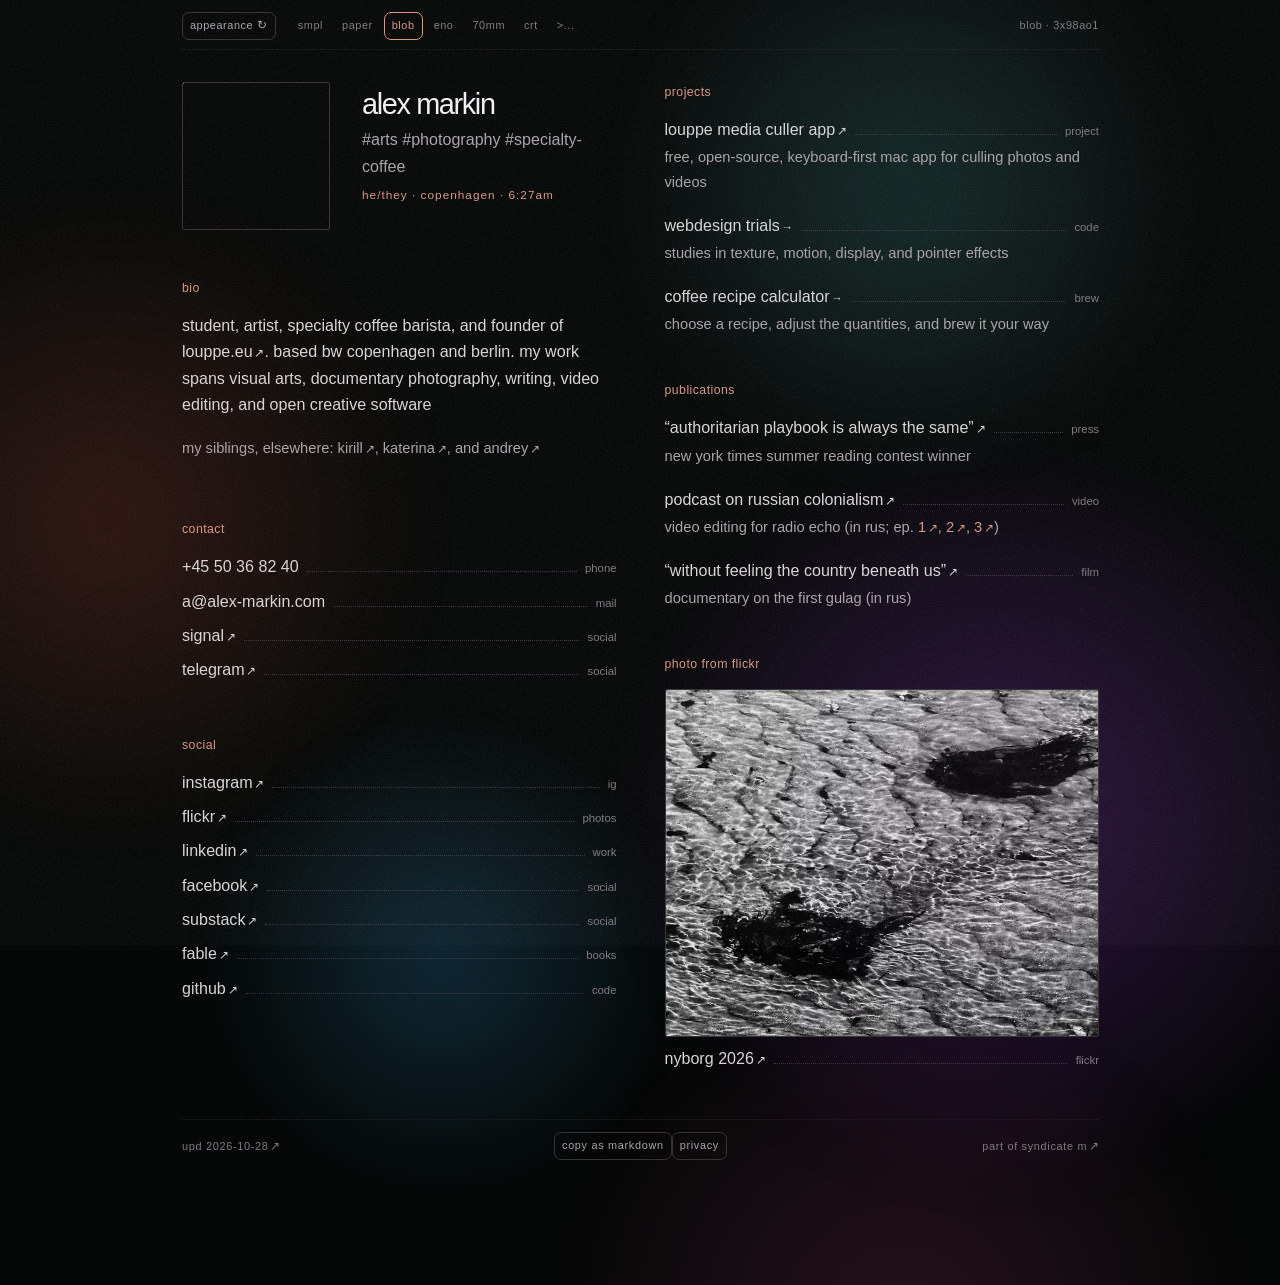
==== commit f69341df: "Add cookie-free Cloudflare Web Analytics Loads the Cloudflare beacon on the live site without consen" ====
--- a/index.html
+++ b/index.html
@@ -335,6 +335,6 @@
   <!-- shared behaviour: public github activity, clock, copy-as-markdown.
        bump ?v= whenever site.js changes so caches fetch it fresh -->
   <script src="site.js?v=20261022-1"></script>
-  <script src="privacy.js?v=20260926-1"></script>
+  <script src="privacy.js?v=20261111-1"></script>
 </body>
 </html>
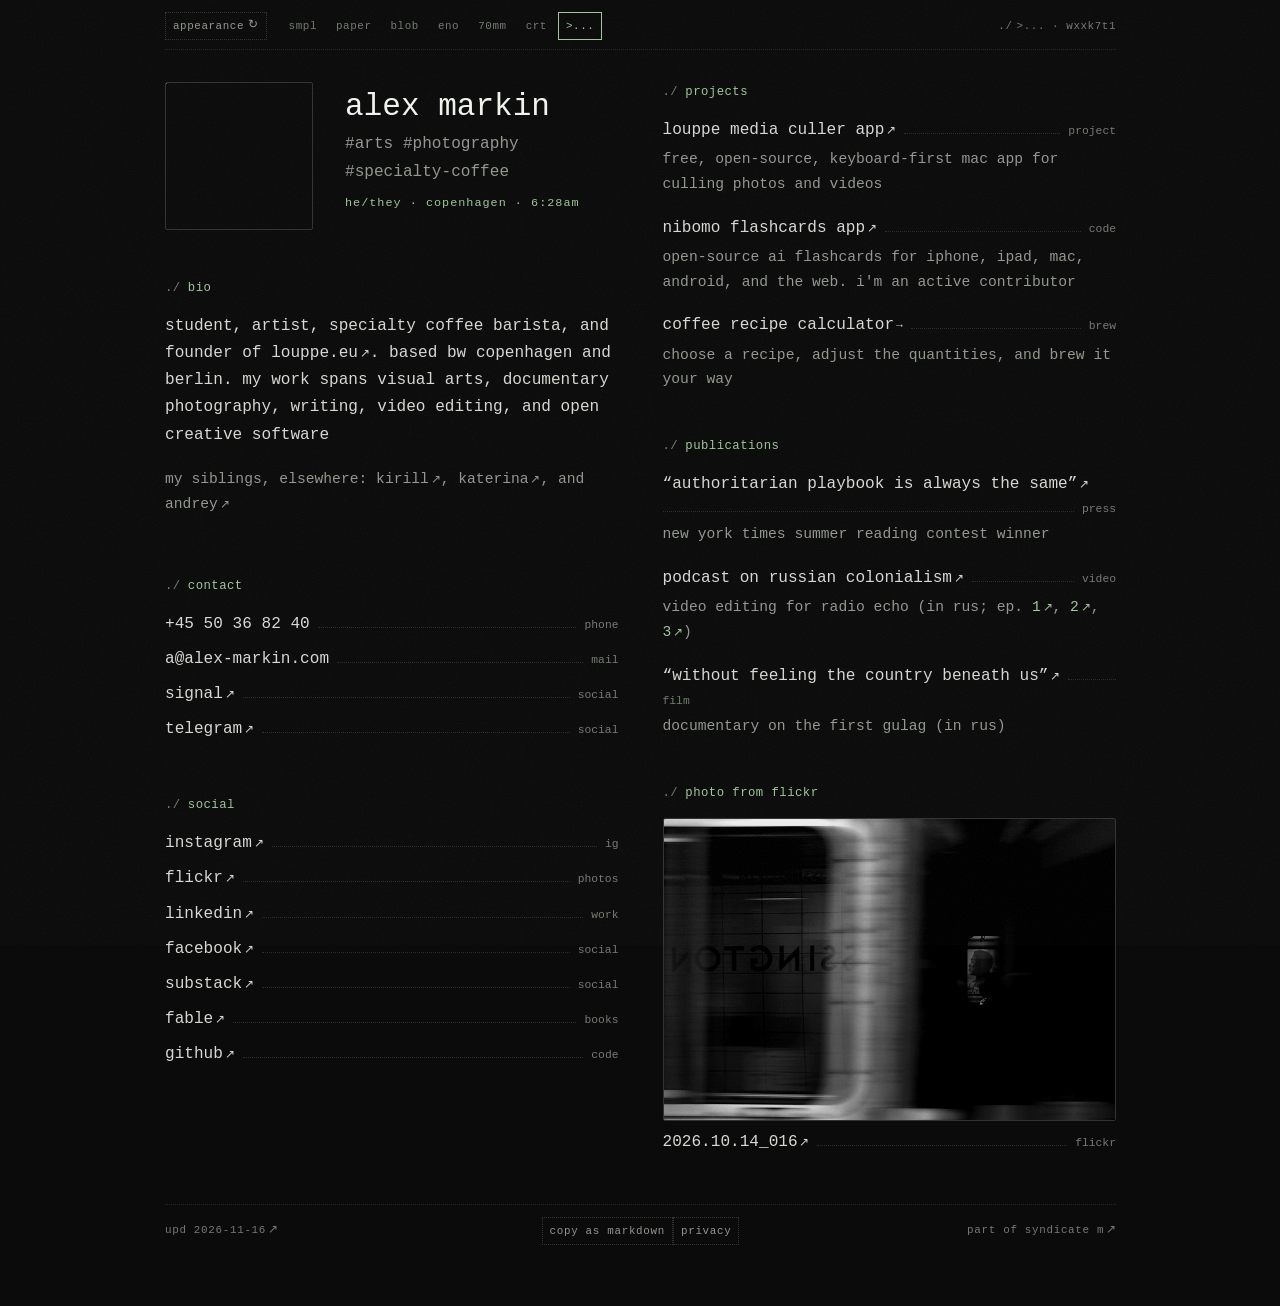
==== commit 321ec1c1: "Add Nibomo to projects and drop webdesign trials Co-Authored-By: Claude Opus 5.5 <noreply@anthropic." ====
--- a/index.html
+++ b/index.html
@@ -46,19 +46,13 @@
       "description": "alex markin is an artist, documentary photographer, specialty coffee barista, and founder of louppe.eu, an open-source media culling app. based between copenhagen and berlin.",
       "hasPart": [
         {
-          "@type": "CollectionPage",
-          "@id": "https://alex-markin.com/trials/#collection",
-          "name": "webdesign trials",
-          "url": "https://alex-markin.com/trials/"
-        },
-        {
           "@type": "WebPage",
           "@id": "https://alex-markin.com/coffee#collection",
           "name": "coffee recipe calculator",
           "url": "https://alex-markin.com/coffee"
         }
       ],
-      "dateModified": "2026-10-28",
+      "dateModified": "2026-11-16",
       "mainEntity": {
         "@type": "Person",
         "@id": "https://alex-markin.com/#alex-markin",
@@ -266,8 +260,8 @@
               <div class="desc">free, open-source, keyboard-first mac app for culling photos and videos</div>
             </li>
             <li>
-              <div class="row"><a class="internal-link" href="/trials/">webdesign trials</a><span class="leader"></span><span class="tag">code</span></div>
-              <div class="desc">studies in texture, motion, display, and pointer effects</div>
+              <div class="row"><a href="https://nibomo.com/" target="_blank" rel="noopener">nibomo flashcards app</a><span class="ago" data-repo="kirill-markin/flashcards-open-source-app"></span><span class="leader"></span><span class="tag">code</span></div>
+              <div class="desc">open-source ai flashcards for iphone, ipad, mac, android, and the web. i'm an active contributor</div>
             </li>
             <li>
               <div class="row"><a class="internal-link" href="/coffee">coffee recipe calculator</a><span class="leader"></span><span class="tag">brew</span></div>
@@ -323,7 +317,7 @@
       <div class="film-footer-inner">
         <span class="film-edge-print film-edge-print--footer" aria-hidden="true"></span>
         <footer class="footer">
-          <a class="footer-date" href="https://github.com/murlexander/alex-markin-website" target="_blank" rel="noopener">upd 2026-10-28</a>
+          <a class="footer-date" href="https://github.com/murlexander/alex-markin-website" target="_blank" rel="noopener">upd 2026-11-16</a>
           <button class="copy-markdown" type="button" data-copy-markdown aria-label="copy page as markdown" aria-live="polite"><span class="copy-markdown-label copy-markdown-label--full" aria-hidden="true">copy as markdown</span><span class="copy-markdown-label copy-markdown-label--compact" aria-hidden="true">copy</span><span class="copy-markdown-label copy-markdown-label--icon" aria-hidden="true">⧉</span><span class="copy-markdown-feedback" aria-hidden="true"></span></button>
           <a class="footer-domain" href="https://syndicate-m.com/" target="_blank" rel="noopener">part of syndicate m</a>
         </footer>
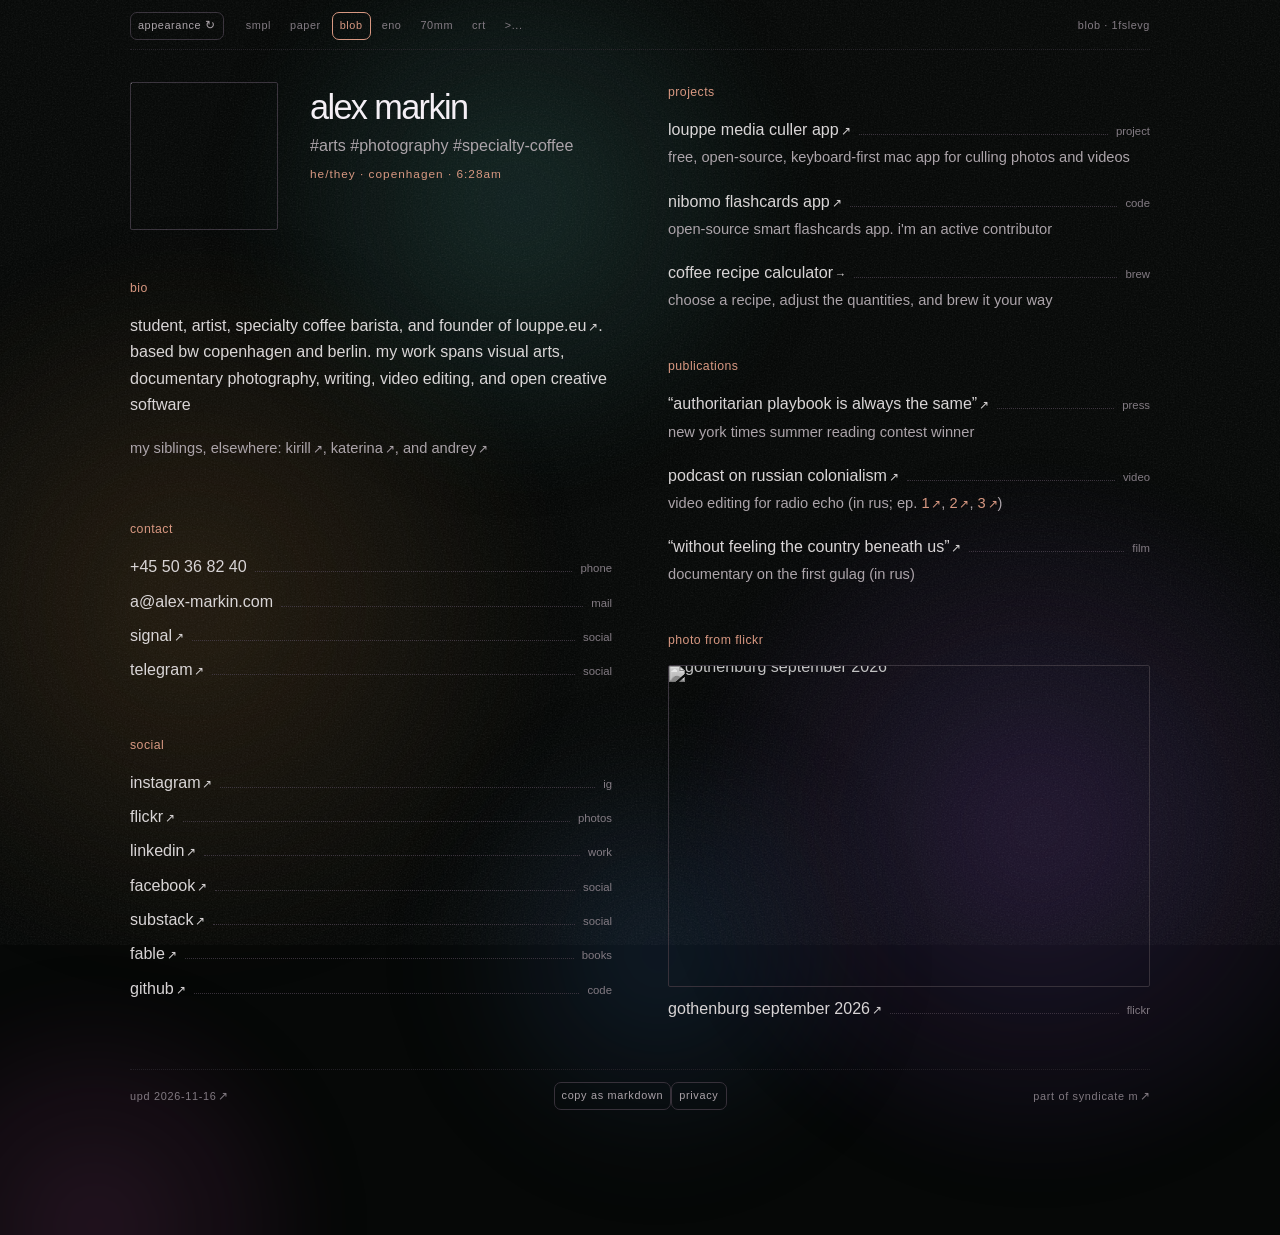
==== commit 5525f03e: "Simplify Nibomo project entry Co-Authored-By: Claude Opus 5.5 <noreply@anthropic.com>" ====
--- a/index.html
+++ b/index.html
@@ -260,8 +260,8 @@
               <div class="desc">free, open-source, keyboard-first mac app for culling photos and videos</div>
             </li>
             <li>
-              <div class="row"><a href="https://nibomo.com/" target="_blank" rel="noopener">nibomo flashcards app</a><span class="ago" data-repo="kirill-markin/flashcards-open-source-app"></span><span class="leader"></span><span class="tag">code</span></div>
-              <div class="desc">open-source ai flashcards for iphone, ipad, mac, android, and the web. i'm an active contributor</div>
+              <div class="row"><a href="https://nibomo.com/" target="_blank" rel="noopener">nibomo flashcards app</a><span class="leader"></span><span class="tag">code</span></div>
+              <div class="desc">open-source smart flashcards app. i'm an active contributor</div>
             </li>
             <li>
               <div class="row"><a class="internal-link" href="/coffee">coffee recipe calculator</a><span class="leader"></span><span class="tag">brew</span></div>
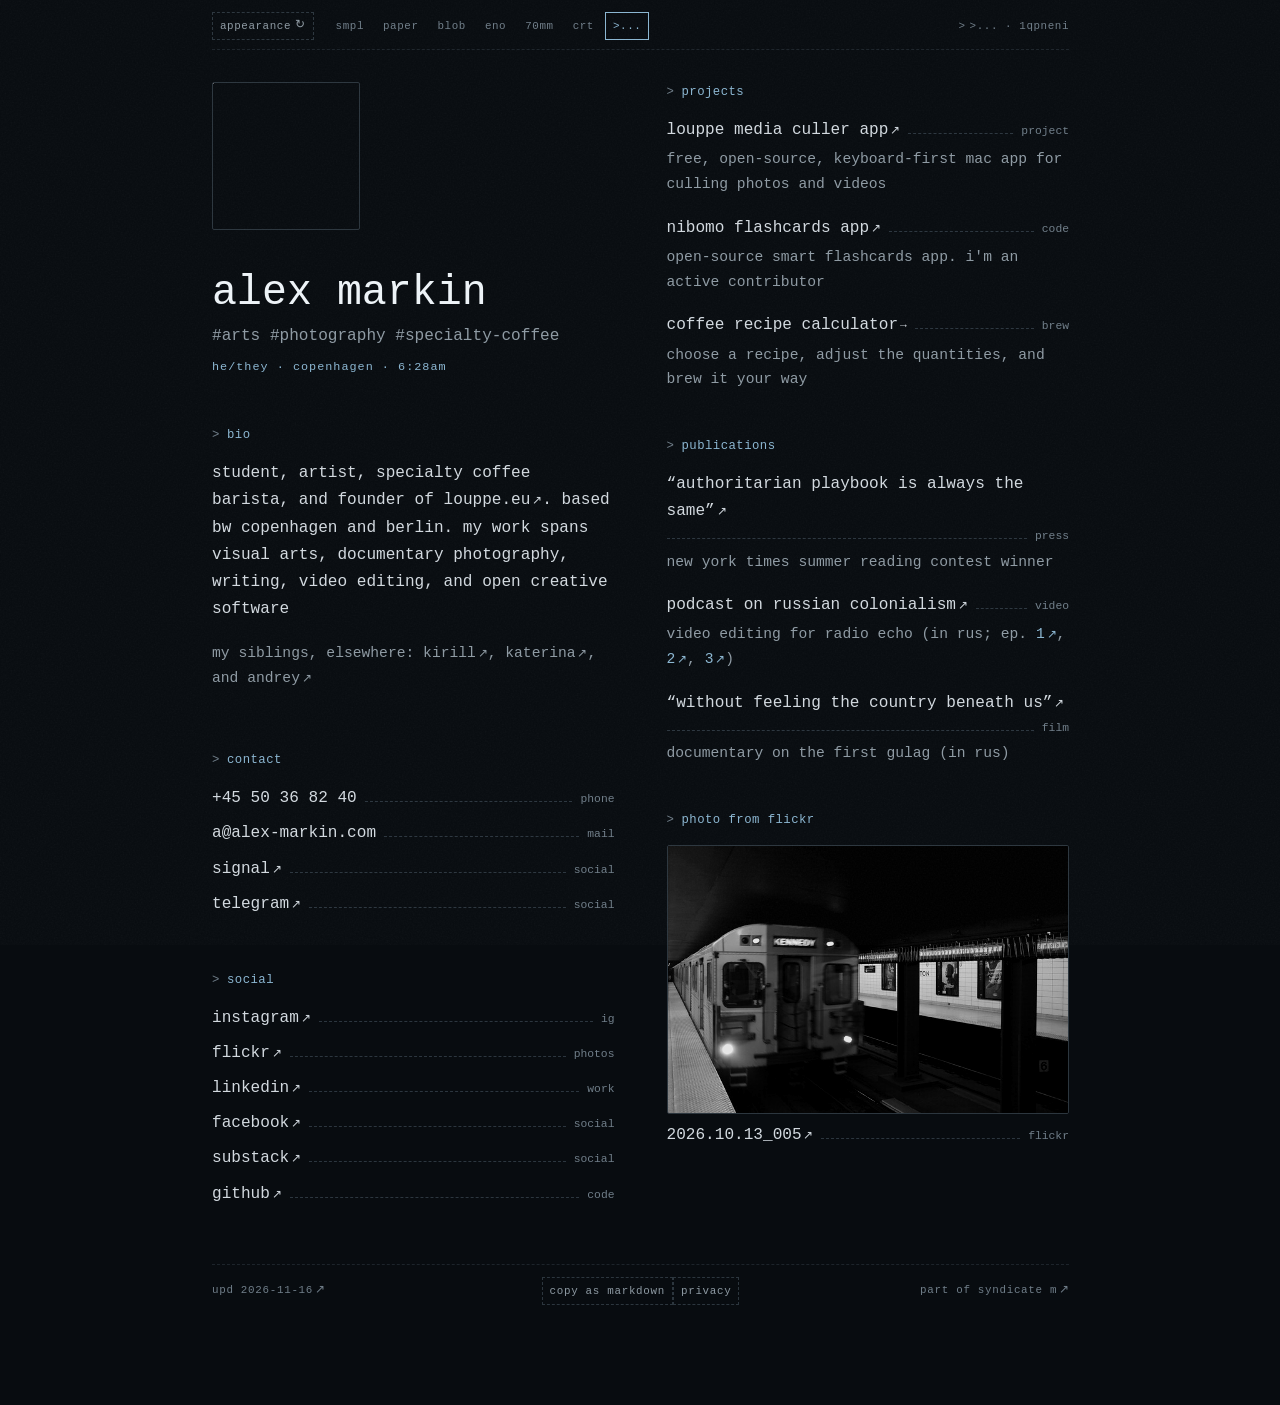
==== commit cf888702: "Remove Fable from social links Co-Authored-By: Claude Opus 5.5 <noreply@anthropic.com>" ====
--- a/index.html
+++ b/index.html
@@ -97,7 +97,6 @@
           "https://www.linkedin.com/in/alex-markin-1b1b1b234/",
           "https://www.facebook.com/alex.markin.munin/",
           "https://substack.com/@alexmarkin",
-          "https://fable.co/fabler/alex-markin-115873104400",
           "https://github.com/murlexander"
         ],
         "sibling": [
@@ -245,7 +244,6 @@
             <li class="row"><a href="https://www.linkedin.com/in/alex-markin-1b1b1b234/" target="_blank" rel="me noopener">linkedin</a><span class="leader"></span><span class="tag">work</span></li>
             <li class="row"><a href="https://www.facebook.com/alex.markin.munin/" target="_blank" rel="me noopener">facebook</a><span class="leader"></span><span class="tag">social</span></li>
             <li class="row"><a href="https://substack.com/@alexmarkin" target="_blank" rel="me noopener">substack</a><span class="leader"></span><span class="tag">social</span></li>
-            <li class="row"><a href="https://fable.co/fabler/alex-markin-115873104400" target="_blank" rel="me noopener">fable</a><span class="leader"></span><span class="tag">books</span></li>
             <li class="row"><a href="https://github.com/murlexander" target="_blank" rel="me noopener">github</a><span class="ago" data-user="murlexander"></span><span class="leader"></span><span class="tag">code</span></li>
           </ul>
         </section>
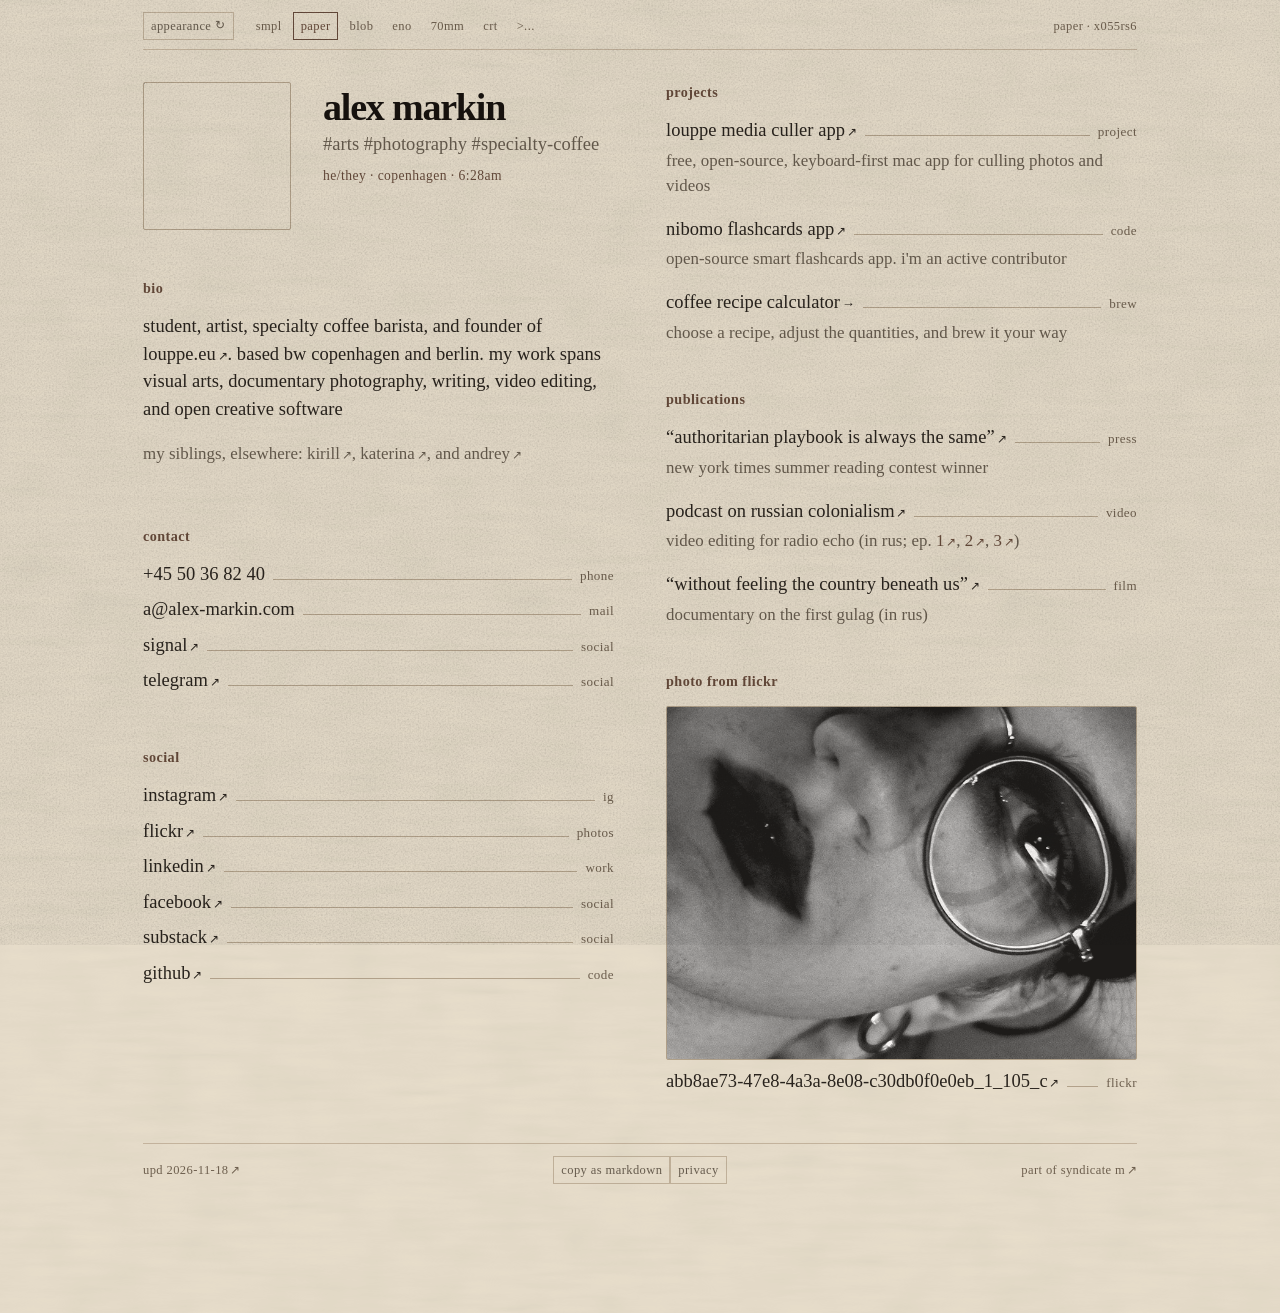
==== commit 9922d068: "Show GitHub star counts on project rows Louppe and Nibomo rows now show live stargazer counts instea" ====
--- a/index.html
+++ b/index.html
@@ -315,7 +315,7 @@
       <div class="film-footer-inner">
         <span class="film-edge-print film-edge-print--footer" aria-hidden="true"></span>
         <footer class="footer">
-          <a class="footer-date" href="https://github.com/murlexander/alex-markin-website" target="_blank" rel="noopener">upd 2026-11-16</a>
+          <a class="footer-date" href="https://github.com/murlexander/alex-markin-website" target="_blank" rel="noopener">upd 2026-11-18</a>
           <button class="copy-markdown" type="button" data-copy-markdown aria-label="copy page as markdown" aria-live="polite"><span class="copy-markdown-label copy-markdown-label--full" aria-hidden="true">copy as markdown</span><span class="copy-markdown-label copy-markdown-label--compact" aria-hidden="true">copy</span><span class="copy-markdown-label copy-markdown-label--icon" aria-hidden="true">⧉</span><span class="copy-markdown-feedback" aria-hidden="true"></span></button>
           <a class="footer-domain" href="https://syndicate-m.com/" target="_blank" rel="noopener">part of syndicate m</a>
         </footer>
@@ -326,7 +326,7 @@
 
   <!-- shared behaviour: public github activity, clock, copy-as-markdown.
        bump ?v= whenever site.js changes so caches fetch it fresh -->
-  <script src="site.js?v=20261022-1"></script>
+  <script src="site.js?v=20261118-1"></script>
   <script src="privacy.js?v=20261111-1"></script>
 </body>
 </html>
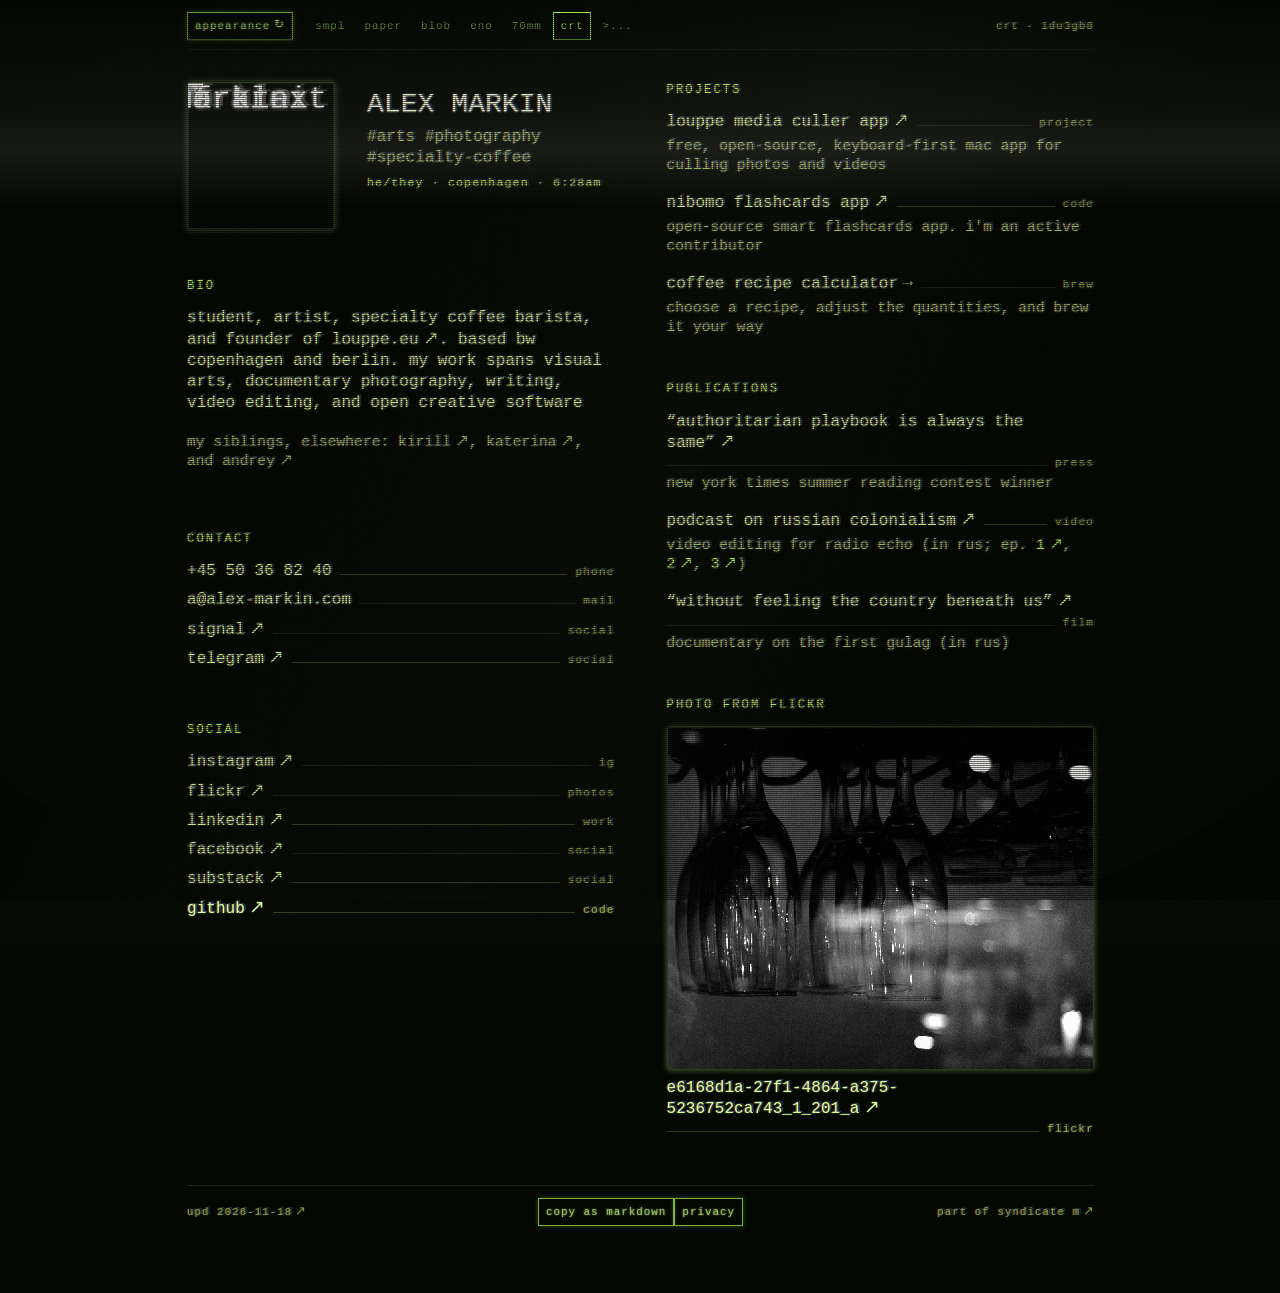
==== commit 0f1acf08: "Show Nibomo GitHub star count Co-Authored-By: Claude Opus 5.5 <noreply@anthropic.com>" ====
--- a/index.html
+++ b/index.html
@@ -258,7 +258,7 @@
               <div class="desc">free, open-source, keyboard-first mac app for culling photos and videos</div>
             </li>
             <li>
-              <div class="row"><a href="https://nibomo.com/" target="_blank" rel="noopener">nibomo flashcards app</a><span class="leader"></span><span class="tag">code</span></div>
+              <div class="row"><a href="https://nibomo.com/" target="_blank" rel="noopener">nibomo flashcards app</a><span class="ago" data-repo="kirill-markin/flashcards-open-source-app"></span><span class="leader"></span><span class="tag">code</span></div>
               <div class="desc">open-source smart flashcards app. i'm an active contributor</div>
             </li>
             <li>
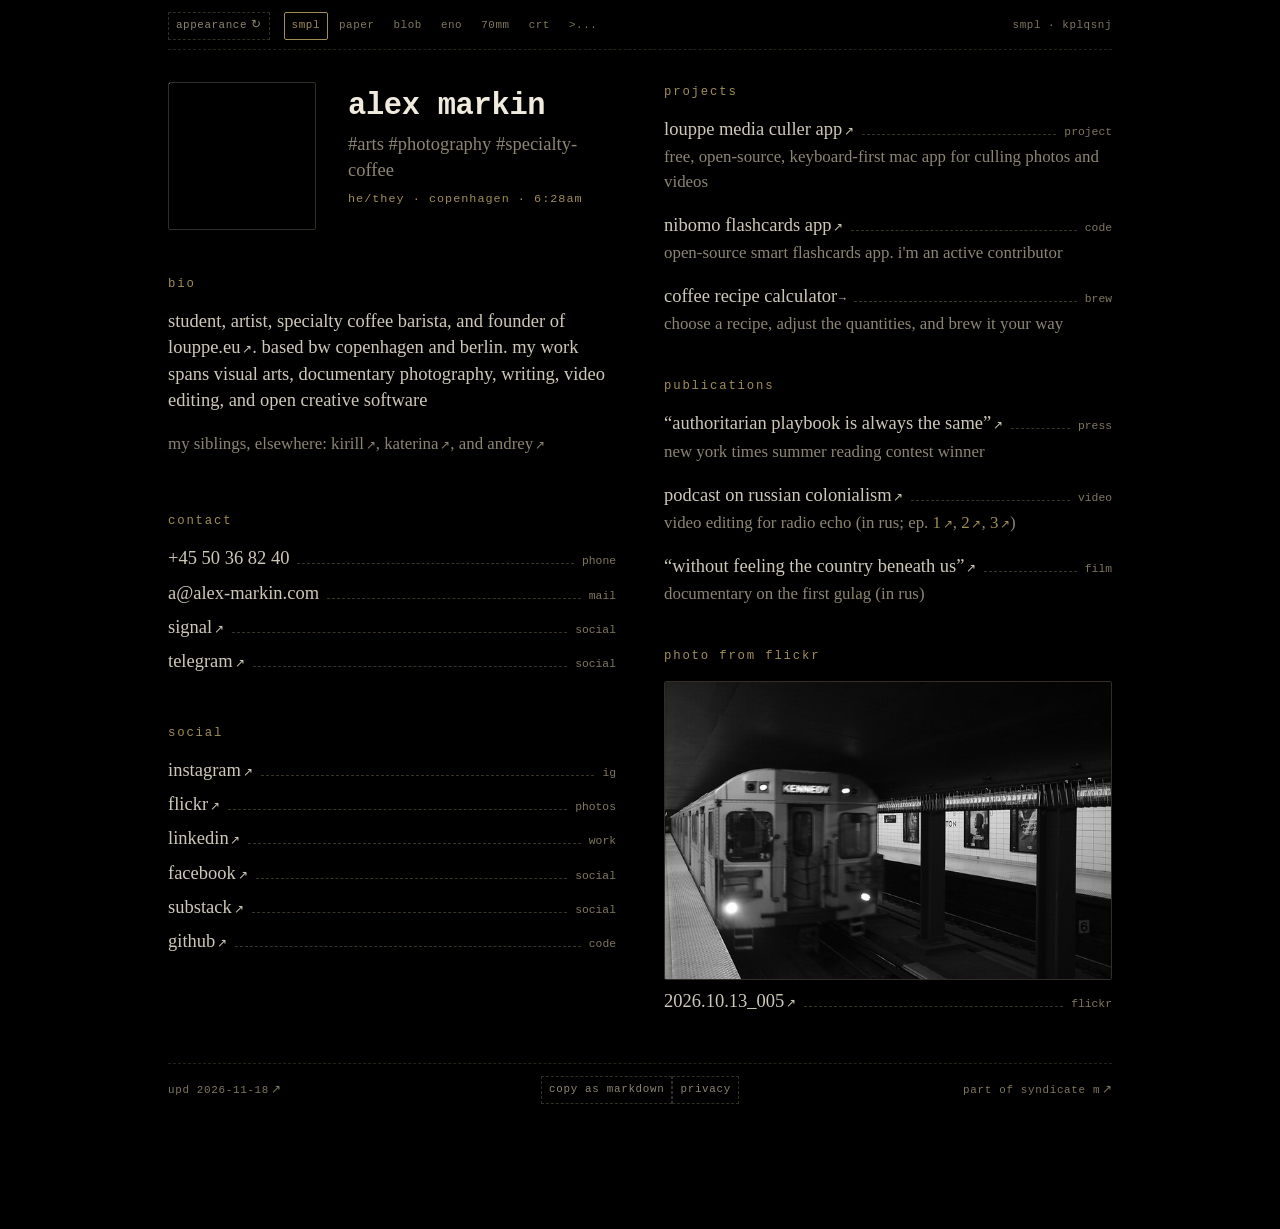
==== commit e74b05cf: "Copy: drop dashes from page titles and the CV Co-Authored-By: Claude Opus 5.5 <noreply@anthropic.com" ====
--- a/index.html
+++ b/index.html
@@ -4,7 +4,7 @@
   <meta charset="UTF-8" />
   <meta name="viewport" content="width=device-width, initial-scale=1.0, viewport-fit=cover" />
   <meta name="theme-color" content="#000000" />
-  <title>alex markin — artist and photographer in copenhagen</title>
+  <title>alex markin, artist and photographer in copenhagen</title>
   <meta name="description" content="alex markin is an artist, documentary photographer, specialty coffee barista, and founder of louppe.eu, an open-source media culling app. based between copenhagen and berlin." />
   <meta name="author" content="alex markin" />
   <meta name="robots" content="index, follow, max-image-preview:large, max-snippet:-1, max-video-preview:-1" />
@@ -15,7 +15,7 @@
   <link rel="apple-touch-icon" href="apple-touch-icon.png" />
 
   <!-- Open Graph / social preview -->
-  <meta property="og:title" content="alex markin — artist and photographer in copenhagen" />
+  <meta property="og:title" content="alex markin, artist and photographer in copenhagen" />
   <meta property="og:description" content="alex markin is an artist, documentary photographer, specialty coffee barista, and founder of louppe.eu, an open-source media culling app. based between copenhagen and berlin." />
   <meta property="og:type" content="profile" />
   <meta property="og:url" content="https://alex-markin.com/" />
@@ -30,7 +30,7 @@
 
   <!-- Twitter / X card -->
   <meta name="twitter:card" content="summary_large_image" />
-  <meta name="twitter:title" content="alex markin — artist and photographer in copenhagen" />
+  <meta name="twitter:title" content="alex markin, artist and photographer in copenhagen" />
   <meta name="twitter:description" content="alex markin is an artist, documentary photographer, specialty coffee barista, and founder of louppe.eu, an open-source media culling app. based between copenhagen and berlin." />
   <meta name="twitter:image" content="https://alex-markin.com/social-preview.png?v=20260807-1" />
   <meta name="twitter:image:alt" content="Portrait of alex markin with the text #arts #photography #specialty-coffee" />
@@ -42,7 +42,7 @@
       "@type": "ProfilePage",
       "@id": "https://alex-markin.com/#profile",
       "url": "https://alex-markin.com/",
-      "name": "alex markin — artist and photographer in copenhagen",
+      "name": "alex markin, artist and photographer in copenhagen",
       "description": "alex markin is an artist, documentary photographer, specialty coffee barista, and founder of louppe.eu, an open-source media culling app. based between copenhagen and berlin.",
       "hasPart": [
         {
